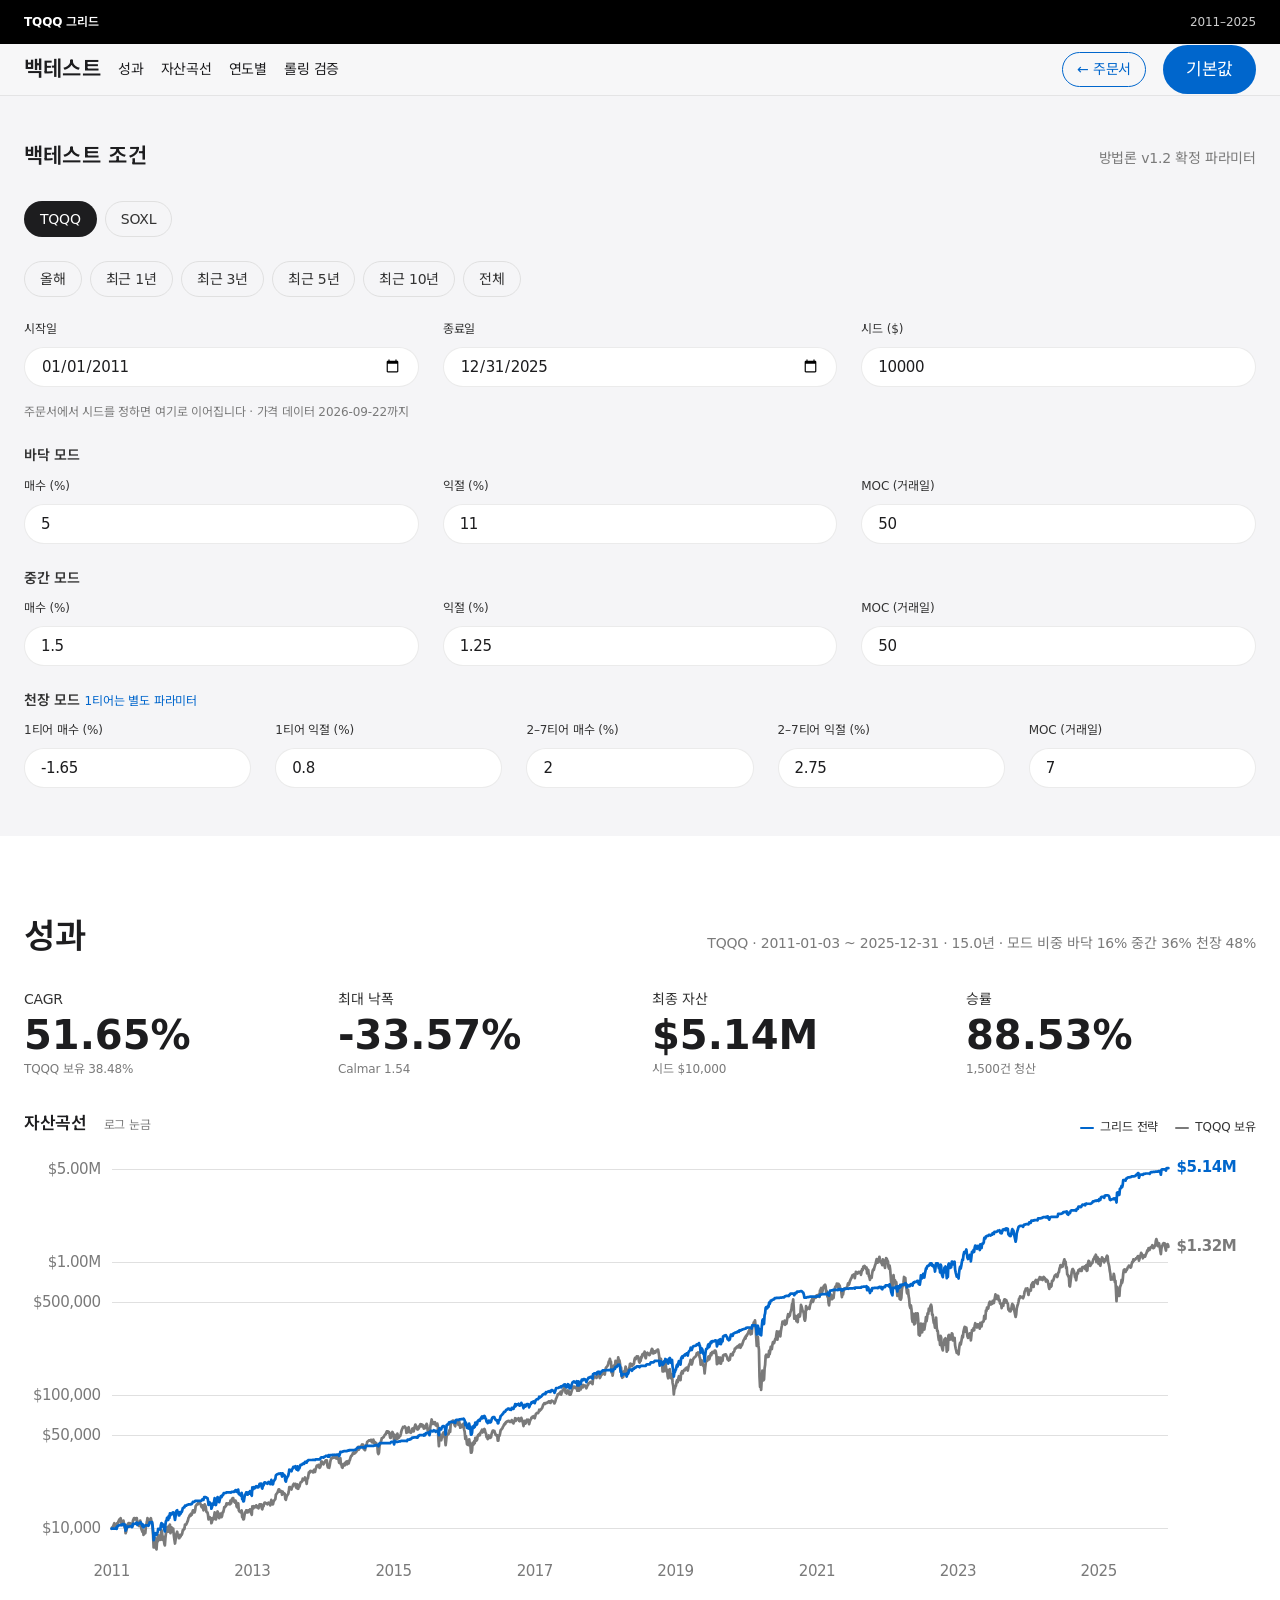
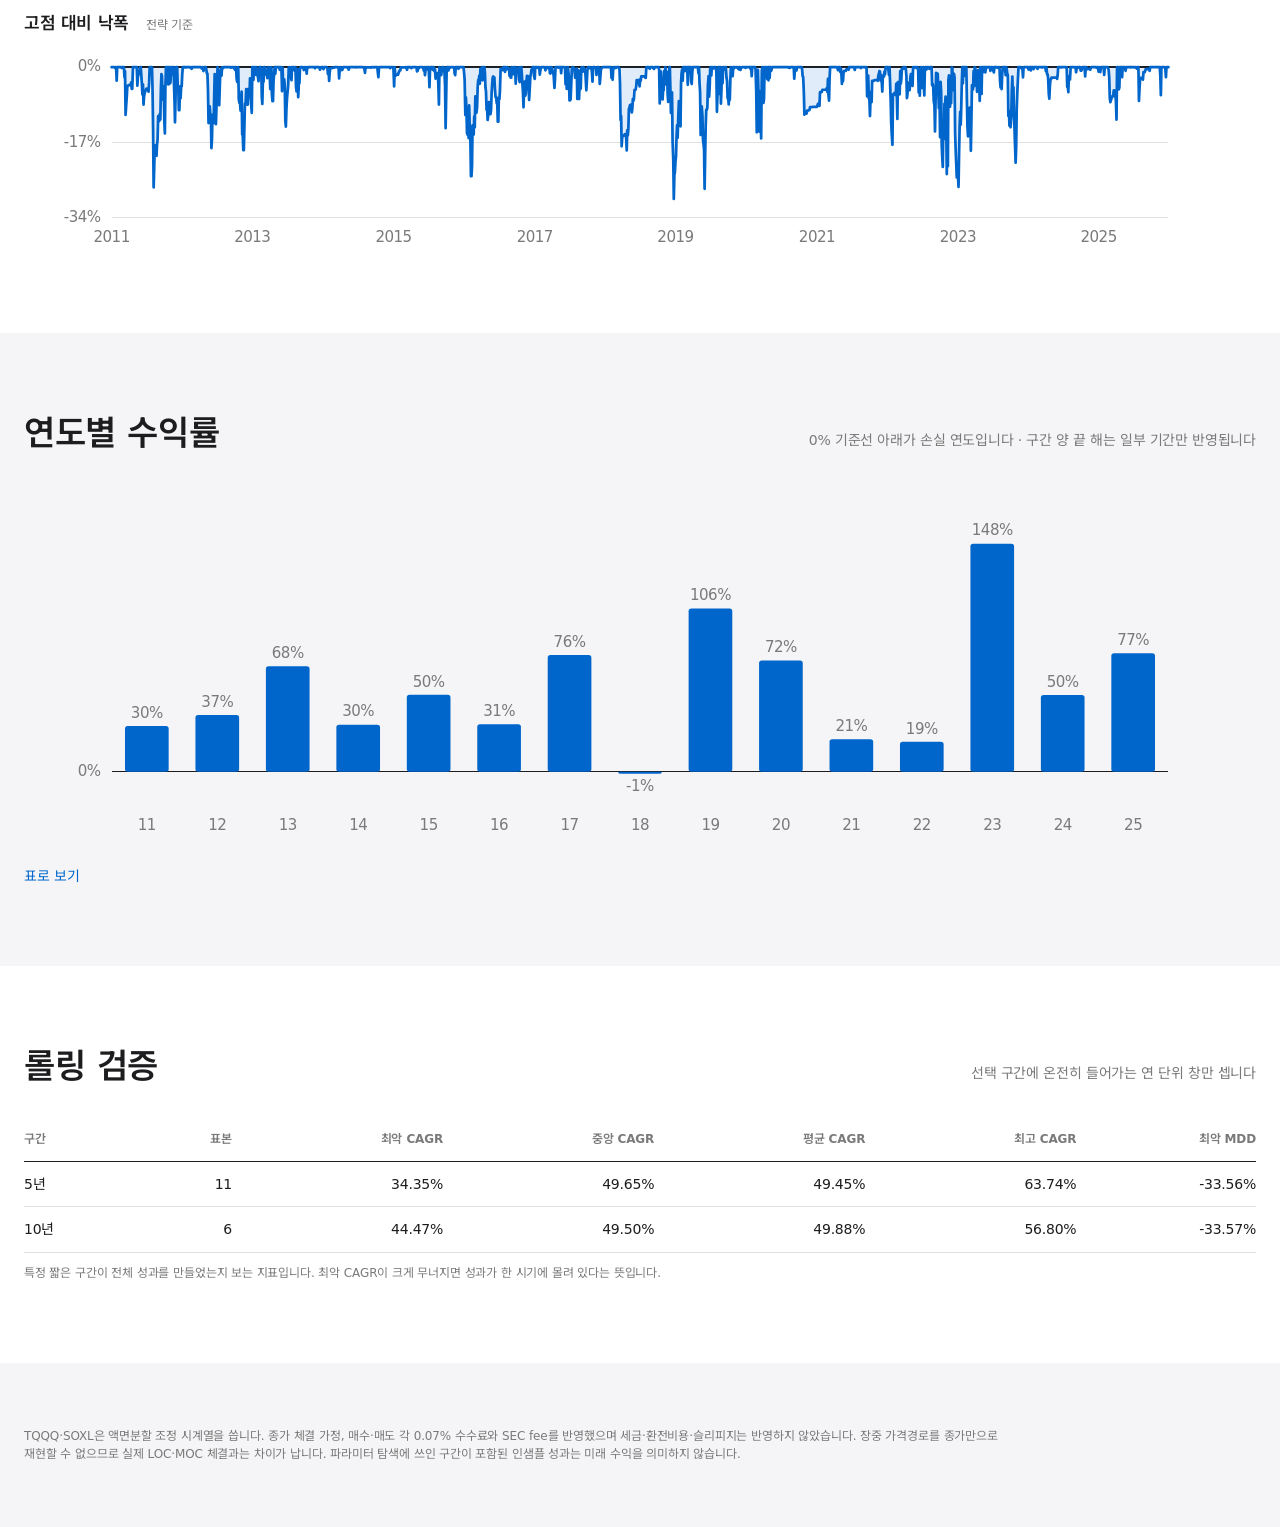
==== backtest.html @ d1d7ec1e "feat(backtest): 종목 선택을 넣고 SOXL 을 추가한다 모드는 QQQ 중심주가로 판정하므로 종목이 달라도 그대로 쓸 수 있다. 같은 페이지에서 TQQQ/SOXL 을 눌" ====
<!doctype html>
<html lang="ko">
<head>
<meta charset="utf-8">
<meta name="viewport" content="width=device-width, initial-scale=1, viewport-fit=cover">
<meta name="description" content="TQQQ·QQQ 중심주가 동적 그리드 전략의 백테스트. 파라미터를 바꾸면 자산곡선과 성과가 즉시 다시 계산됩니다.">
<meta name="color-scheme" content="light">
<title>TQQQ 그리드 백테스트</title>
<link rel="preconnect" href="https://fonts.googleapis.com">
<link rel="preconnect" href="https://fonts.gstatic.com" crossorigin>
<link rel="stylesheet" href="https://fonts.googleapis.com/css2?family=Inter:wght@300;400;600;700&family=Noto+Sans+KR:wght@300;400;600;700&display=swap">
<style>
:root{color-scheme:light;
  padding-top:env(safe-area-inset-top,0px);
  padding-bottom:env(safe-area-inset-bottom,0px)}
html,body{margin:0}
img{max-width:100%}
[hidden]{display:none!important}
</style>
<link rel="stylesheet" href="assets/site.css?v=2">
<style>
/* ── 백테스트 전용 ─────────────────────────────────────────
   차트는 단일 액센트(Action Blue) + 중립 회색만 쓴다.
   두 계열은 "하나를 강조하고 나머지는 회색"이라 카테고리 팔레트가 아니며,
   범례와 직접 라벨로 색 외의 식별 수단을 함께 둔다. */
.statrow{display:grid;gap:var(--s-lg);
  grid-template-columns:repeat(auto-fit,minmax(170px,1fr));margin-bottom:var(--s-xl)}
.stat{display:flex;flex-direction:column;gap:var(--s-xxs)}
.stat dt{font-size:14px;font-weight:400;letter-spacing:-.224px;color:var(--ink-muted-80)}
.stat dd{margin:0;font-family:var(--display);font-size:40px;font-weight:600;
  line-height:1.1;letter-spacing:0}
.stat .sub{font-size:12px;letter-spacing:-.12px;color:var(--ink-muted-48)}
@media (max-width:640px){ .stat dd{font-size:34px} }

.figure{margin:0}
.figcap{display:flex;align-items:baseline;gap:var(--s-md);flex-wrap:wrap;
  margin-bottom:var(--s-sm)}
.figcap h3{margin:0;font-size:17px;font-weight:600;letter-spacing:-.374px}
.figcap .note{font-size:12px;letter-spacing:-.12px;color:var(--ink-muted-48)}
.legend{display:flex;gap:var(--s-md);flex-wrap:wrap;margin-left:auto}
.legend span{display:inline-flex;align-items:center;gap:6px;
  font-size:12px;letter-spacing:-.12px;color:var(--ink-muted-80)}
.legend i{width:14px;height:2px;border-radius:1px;display:inline-block}
.chart{width:100%;display:block;touch-action:pan-y}
.chart text{font-family:var(--text);font-variant-numeric:tabular-nums}
.gridline{stroke:var(--hairline);stroke-width:1;shape-rendering:crispEdges}
.axis-l{fill:var(--ink-muted-48);font-size:11px}
.serie-a{stroke:var(--primary);stroke-width:2;fill:none;
  stroke-linejoin:round;stroke-linecap:round}
.serie-b{stroke:var(--ink-muted-48);stroke-width:2;fill:none;
  stroke-linejoin:round;stroke-linecap:round}
.area-a{fill:var(--primary);fill-opacity:.12}
.bar-a{fill:var(--primary)}
.zero{stroke:var(--ink);stroke-width:1;shape-rendering:crispEdges}
.cross{stroke:var(--ink-muted-48);stroke-width:1;shape-rendering:crispEdges}
.dot-a{fill:var(--primary);stroke:var(--canvas);stroke-width:2}
.dot-b{fill:var(--ink-muted-48);stroke:var(--canvas);stroke-width:2}
.tile-parchment .dot-a,.tile-parchment .dot-b{stroke:var(--canvas-parchment)}
.endlab{font-size:11px;font-weight:600}
.endlab-a{fill:var(--primary)}
.endlab-b{fill:var(--ink-muted-48)}
.tip{position:absolute;pointer-events:none;background:var(--ink);color:var(--on-dark);
  border-radius:var(--r-sm);padding:8px 11px;font-size:12px;line-height:1.45;
  letter-spacing:-.12px;white-space:nowrap;opacity:0;transition:opacity .1s;z-index:20;
  font-variant-numeric:tabular-nums}
.tip.on{opacity:1}
.tip b{font-weight:600}
.plotwrap{position:relative}

.ctl{display:grid;gap:var(--s-md) var(--s-lg);
  grid-template-columns:repeat(auto-fit,minmax(132px,1fr))}
.ctl .field label{font-size:12px;letter-spacing:-.12px}
.ctl .field input,.ctl .field select{height:40px;padding:8px 16px;font-size:15px}
.seg{display:flex;flex-wrap:wrap;gap:var(--s-xs);margin-bottom:var(--s-lg)}
.seg button{appearance:none;background:transparent;border:1px solid var(--hairline);
  color:var(--ink-muted-80);font-family:var(--text);font-size:14px;line-height:1.29;
  letter-spacing:-.224px;border-radius:var(--r-pill);padding:8px 15px;cursor:pointer;
  white-space:nowrap}
.seg button:hover{color:var(--ink)}
.seg button[aria-pressed="true"]{background:var(--ink);color:var(--on-dark);
  border-color:transparent}
.seg button:active{transform:scale(.95)}
.seg button:focus-visible{outline:2px solid var(--primary-focus);outline-offset:2px}
@media (prefers-reduced-motion:reduce){ .seg button:active{transform:none} }
.linknote{margin:var(--s-md) 0 0;font-size:12px;letter-spacing:-.12px;color:var(--ink-muted-48)}
.linknote .link-btn{font-size:12px;margin-left:var(--s-xs)}
.ctlgroup{margin-top:var(--s-lg)}
.ctlgroup > h3{font-size:14px;font-weight:600;letter-spacing:-.224px;
  margin:0 0 var(--s-sm);color:var(--ink-muted-80)}
.dirty{font-size:12px;letter-spacing:-.12px;color:var(--primary)}

.tblnote{margin-top:var(--s-sm);font-size:12px;letter-spacing:-.12px;color:var(--ink-muted-48)}
details.tableview{margin-top:var(--s-lg)}
details.tableview > summary{cursor:pointer;font-size:14px;letter-spacing:-.224px;
  color:var(--primary);list-style:none}
details.tableview > summary::-webkit-details-marker{display:none}
details.tableview > summary:focus-visible{outline:2px solid var(--primary-focus);
  outline-offset:2px;border-radius:var(--r-xs)}
details.tableview[open] > summary{margin-bottom:var(--s-md)}
.loading{padding-block:var(--s-xxl);text-align:center;color:var(--ink-muted-48);
  font-size:17px;letter-spacing:-.374px}
</style>
</head>
<body>

<div class="navstack">
  <nav class="global-nav">
    <span class="mark">TQQQ 그리드</span>
    <span class="spacer"></span>
    <span class="navdate" id="nav-range"></span>
  </nav>
  <div class="sub-nav">
    <span class="cat">백테스트</span>
    <span class="links">
      <a href="#summary">성과</a>
      <a href="#curve">자산곡선</a>
      <a href="#annual">연도별</a>
      <a href="#rolling">롤링 검증</a>
    </span>
    <a class="navswitch" href="index.html">← 주문서</a>
    <button class="btn-primary" id="btn-reset" type="button">기본값</button>
  </div>
</div>

<!-- 조건: 아래 모든 결과를 함께 지배하는 단일 필터 영역 -->
<section class="tile tile-compact tile-parchment" id="controls">
  <div class="inner">
    <div class="sec-head">
      <h2 class="sub">백테스트 조건</h2>
      <span class="meta" id="ctl-state">방법론 v1.2 확정 파라미터</span>
    </div>
    <div class="seg" id="tickers" role="group" aria-label="종목 선택"></div>
    <div class="seg" id="presets" role="group" aria-label="기간 선택"></div>
    <div class="ctl">
      <div class="field"><label for="c-start">시작일</label>
        <input type="date" id="c-start"></div>
      <div class="field"><label for="c-end">종료일</label>
        <input type="date" id="c-end"></div>
      <div class="field"><label for="c-seed">시드 ($)</label>
        <input type="number" id="c-seed" min="1000" step="1000"></div>
    </div>
    <p class="linknote" id="link-note"></p>
    <div class="ctlgroup">
      <h3>바닥 모드</h3>
      <div class="ctl">
        <div class="field"><label for="b-buy">매수 (%)</label>
          <input type="number" id="b-buy" step="0.1"></div>
        <div class="field"><label for="b-tp">익절 (%)</label>
          <input type="number" id="b-tp" step="0.25"></div>
        <div class="field"><label for="b-moc">MOC (거래일)</label>
          <input type="number" id="b-moc" min="1" max="120" step="1"></div>
      </div>
    </div>
    <div class="ctlgroup">
      <h3>중간 모드</h3>
      <div class="ctl">
        <div class="field"><label for="m-buy">매수 (%)</label>
          <input type="number" id="m-buy" step="0.1"></div>
        <div class="field"><label for="m-tp">익절 (%)</label>
          <input type="number" id="m-tp" step="0.25"></div>
        <div class="field"><label for="m-moc">MOC (거래일)</label>
          <input type="number" id="m-moc" min="1" max="120" step="1"></div>
      </div>
    </div>
    <div class="ctlgroup">
      <h3>천장 모드 <span class="dirty" style="font-weight:400">1티어는 별도 파라미터</span></h3>
      <div class="ctl">
        <div class="field"><label for="t-buy1">1티어 매수 (%)</label>
          <input type="number" id="t-buy1" step="0.05"></div>
        <div class="field"><label for="t-tp1">1티어 익절 (%)</label>
          <input type="number" id="t-tp1" step="0.1"></div>
        <div class="field"><label for="t-buy">2–7티어 매수 (%)</label>
          <input type="number" id="t-buy" step="0.1"></div>
        <div class="field"><label for="t-tp">2–7티어 익절 (%)</label>
          <input type="number" id="t-tp" step="0.25"></div>
        <div class="field"><label for="t-moc">MOC (거래일)</label>
          <input type="number" id="t-moc" min="1" max="120" step="1"></div>
      </div>
    </div>
  </div>
</section>

<!-- 성과 요약 + 자산곡선 -->
<section class="tile tile-light" id="summary">
  <div class="inner">
    <div class="sec-head">
      <h2>성과</h2>
      <span class="meta" id="sum-meta"></span>
    </div>
    <p class="loading" id="loading">가격 데이터를 불러오는 중입니다…</p>
    <dl class="statrow" id="stats" hidden></dl>

    <div id="curve" class="figure" hidden>
      <div class="figcap">
        <h3>자산곡선</h3>
        <span class="note">로그 눈금</span>
        <span class="legend">
          <span><i style="background:#0066cc"></i>그리드 전략</span>
          <span><i style="background:#7a7a7a"></i><span id="lg-bh">TQQQ 보유</span></span>
        </span>
      </div>
      <div class="plotwrap">
        <svg class="chart" id="svg-eq" viewBox="0 0 900 320" preserveAspectRatio="none"
             role="img" aria-label="전략과 TQQQ 단순보유의 자산곡선 비교"></svg>
        <div class="tip" id="tip-eq"></div>
      </div>

      <div class="figcap" style="margin-top:var(--s-lg)">
        <h3>고점 대비 낙폭</h3>
        <span class="note">전략 기준</span>
      </div>
      <div class="plotwrap">
        <svg class="chart" id="svg-dd" viewBox="0 0 900 150" preserveAspectRatio="none"
             role="img" aria-label="전략의 고점 대비 낙폭"></svg>
      </div>
    </div>
  </div>
</section>

<!-- 연도별 -->
<section class="tile tile-parchment" id="annual">
  <div class="inner">
    <div class="sec-head">
      <h2>연도별 수익률</h2>
      <span class="meta">0% 기준선 아래가 손실 연도입니다 · 구간 양 끝 해는 일부 기간만 반영됩니다</span>
    </div>
    <div class="plotwrap">
      <svg class="chart" id="svg-yr" viewBox="0 0 900 260" preserveAspectRatio="none"
           role="img" aria-label="연도별 수익률 막대그래프"></svg>
      <div class="tip" id="tip-yr"></div>
    </div>
    <details class="tableview">
      <summary>표로 보기</summary>
      <div class="tblwrap">
        <table>
          <thead><tr><th>연도</th><th>수익률</th><th>연중 MDD</th><th>연말 자산</th></tr></thead>
          <tbody id="yr-body"></tbody>
        </table>
      </div>
    </details>
  </div>
</section>

<!-- 롤링 -->
<section class="tile tile-light" id="rolling">
  <div class="inner">
    <div class="sec-head">
      <h2>롤링 검증</h2>
      <span class="meta">선택 구간에 온전히 들어가는 연 단위 창만 셉니다</span>
    </div>
    <div class="tblwrap">
      <table>
        <thead><tr><th>구간</th><th>표본</th><th>최악 CAGR</th><th>중앙 CAGR</th>
          <th>평균 CAGR</th><th>최고 CAGR</th><th>최악 MDD</th></tr></thead>
        <tbody id="roll-body"></tbody>
      </table>
    </div>
    <p class="tblnote">특정 짧은 구간이 전체 성과를 만들었는지 보는 지표입니다. 최악 CAGR이 크게 무너지면 성과가 한 시기에 몰려 있다는 뜻입니다.</p>
  </div>
</section>

<footer class="footer">
  <div class="inner">
    <p class="legal">
      TQQQ·SOXL은 액면분할 조정 시계열을 씁니다. 종가 체결 가정, 매수·매도 각 0.07% 수수료와 SEC fee를 반영했으며
      세금·환전비용·슬리피지는 반영하지 않았습니다. 장중 가격경로를 종가만으로 재현할 수 없으므로 실제 LOC·MOC
      체결과는 차이가 납니다. 파라미터 탐색에 쓰인 구간이 포함된 인샘플 성과는 미래 수익을 의미하지 않습니다.
    </p>
  </div>
</footer>

<script src="assets/backtest.js"></script>
<script>
(function(){
'use strict';
var B = window.GridBacktest, hist = null, cfgModes = null;
var $ = function(id){ return document.getElementById(id); };

/* 2010 구간은 2011년 첫 주 모드 판정용이라 백테스트 시작은 2011-01-01 이다 */
var MIN_START = '2011-01-01';
var DATA_END = null;                       // history.json 의 마지막 거래일
var PRESETS = [['ytd','올해'],['1','최근 1년'],['3','최근 3년'],
               ['5','최근 5년'],['10','최근 10년'],['all','전체']];
var BASE = { start: MIN_START, end: '2025-12-31', seed: 10000 };

/* 종목별 격자 파라미터. 티어 시드 비중과 매수 제한 규칙(매도날 매수X,
   천장 MOC날 매수 금지)은 두 종목이 같아 엔진 기본값을 그대로 쓴다. */
var TUNED = {
  tqqq: { name:'TQQQ', fitted:true, note:'방법론 v1.2 확정 파라미터',
    b_buy: 5.0,  b_tp: 11.0,  b_moc: 50,
    m_buy: 1.5,  m_tp: 1.25,  m_moc: 50,
    t_buy1: -1.65, t_tp1: 0.8, t_buy: 2.0, t_tp: 2.75, t_moc: 7 },
  soxl: { name:'SOXL', fitted:true, note:'SOXL 입력 파라미터',
    b_buy: 4.0,  b_tp: 4.0,   b_moc: 50,
    m_buy: 2.0,  m_tp: 0.5,   m_moc: 50,
    t_buy1: -0.70, t_tp1: 0.8, t_buy: 2.0, t_tp: 2.5, t_moc: 7 }
};
var TICKERS = ['tqqq','soxl'];
var ticker = 'tqqq';
function defaultsFor(tk){
  var out = {}, k;
  for (k in BASE) out[k] = BASE[k];
  for (k in TUNED[tk]) if (k !== 'name' && k !== 'fitted') out[k] = TUNED[tk][k];
  return out;
}
var DEF = defaultsFor(ticker);
var IDS = ['c-start','c-end','c-seed','b-buy','b-tp','b-moc',
           'm-buy','m-tp','m-moc','t-buy1','t-tp1','t-buy','t-tp','t-moc'];
var KEY = { 'c-start':'start','c-end':'end','c-seed':'seed',
  'b-buy':'b_buy','b-tp':'b_tp','b-moc':'b_moc','m-buy':'m_buy','m-tp':'m_tp','m-moc':'m_moc',
  't-buy1':'t_buy1','t-tp1':'t_tp1','t-buy':'t_buy','t-tp':'t_tp','t-moc':'t_moc' };

var ISO = /^\d{4}-\d{2}-\d{2}$/;
function readForm(){
  var v = {};
  IDS.forEach(function(id){
    var k = KEY[id], raw = $(id).value;
    if (k === 'start' || k === 'end'){ v[k] = ISO.test(raw) ? raw : DEF[k]; return; }
    var n = parseFloat(raw);
    v[k] = (raw === '' || isNaN(n)) ? DEF[k] : n;
  });
  return v;
}
function writeForm(v){ IDS.forEach(function(id){ $(id).value = v[KEY[id]]; }); }
/* 기간과 시드는 바꿔 쓰라고 둔 값이므로 '확정 파라미터' 판정에서 뺀다 */
function isDefault(v){
  return IDS.every(function(id){
    var k = KEY[id];
    if (k === 'start' || k === 'end' || k === 'seed') return true;
    return Math.abs(v[k] - DEF[k]) < 1e-12;
  });
}

/* ── 기간 프리셋 ──────────────────────────────────────────
   기준은 오늘이 아니라 데이터의 마지막 거래일이다. 수집기가 history.json 을
   매 거래일 이어 붙이므로 둘은 사실상 같이 움직인다. */
function backYears(iso, n){
  var d = new Date(Date.UTC(+iso.slice(0,4) - n, +iso.slice(5,7) - 1, +iso.slice(8,10)));
  d.setUTCDate(d.getUTCDate() + 1);                  // N년치가 되도록 하루 뒤
  return d.toISOString().slice(0,10);
}
/* 종목마다 상장일이 다르다 — SOXL 은 2010-03-11 부터다 */
function dataStart(tk){
  if (!hist) return MIN_START;
  var a = hist[tk];
  for (var i = 0; i < a.length; i++) if (a[i] != null) return hist.dates[i];
  return MIN_START;
}
function floorStart(){
  var d = dataStart(ticker);
  return d > MIN_START ? d : MIN_START;
}
function presetRange(key){
  if (!DATA_END) return null;
  var lo = floorStart();
  if (key === 'all') return [lo, DATA_END];
  if (key === 'ytd') return [DATA_END.slice(0,4) + '-01-01', DATA_END];
  var s = backYears(DATA_END, +key);
  return [s < lo ? lo : s, DATA_END];
}
function markTicker(){
  var kids = $('tickers').children;
  for (var i = 0; i < kids.length; i++)
    kids[i].setAttribute('aria-pressed',
      kids[i].getAttribute('data-t') === ticker ? 'true' : 'false');
}
function switchTicker(tk){
  if (tk === ticker) return;
  var cur = readForm();                       // 기간과 시드는 그대로 두고
  ticker = tk; DEF = defaultsFor(tk);         // 격자 파라미터만 바꾼다
  var next = defaultsFor(tk);
  next.start = cur.start; next.end = cur.end; next.seed = cur.seed;
  if (next.start < floorStart()) next.start = floorStart();
  writeForm(next);
  $('c-start').min = floorStart();
  markTicker(); run();
}
function matchedPreset(v){
  var kids = $('presets').children;
  for (var i = 0; i < kids.length; i++){
    var r = presetRange(kids[i].getAttribute('data-k'));
    if (r && r[0] === v.start && r[1] === v.end) return kids[i];
  }
  return null;
}
function markPreset(v){
  var hit = matchedPreset(v), kids = $('presets').children;
  for (var i = 0; i < kids.length; i++)
    kids[i].setAttribute('aria-pressed', kids[i] === hit ? 'true' : 'false');
}
function rangeLabel(v){
  var hit = matchedPreset(v);
  if (hit) return hit.textContent;
  if (v.start.slice(5) === '01-01' && v.end.slice(5) === '12-31')
    return v.start.slice(0,4) + '–' + v.end.slice(0,4);
  return v.start.replace(/-/g,'.') + '–' + v.end.replace(/-/g,'.');
}

/* ── 주문서와의 연결 ──────────────────────────────────────
   주문서(index.html)가 저장해 둔 시드를 그대로 물려받는다. 쿼리스트링이
   있으면 그쪽이 우선이며, 여기서 바꾼 값은 주문서로 되돌려 쓰지 않는다. */
function bookSeed(){
  try{
    var raw = localStorage.getItem('tqqq-grid-book');
    if (raw){ var d = JSON.parse(raw); if (d && +d.seed > 0) return +d.seed; }
  }catch(e){}
  return null;
}
function readQuery(){
  var out = {}, q = (location.search || '').replace(/^\?/, '');
  q.split('&').forEach(function(kv){
    if (!kv) return;
    var p = kv.split('=');
    out[decodeURIComponent(p[0])] = decodeURIComponent((p[1] || '').replace(/\+/g,' '));
  });
  return out;
}
function writeQuery(v){
  if (!history.replaceState) return;
  history.replaceState(null, '',
    location.pathname + '?t=' + ticker + '&seed=' + v.seed +
    '&start=' + v.start + '&end=' + v.end + (location.hash || ''));
}
function linkNote(v){
  var book = bookSeed(), tail = ' · 가격 데이터 ' + (DATA_END || '—') + '까지';
  if (book == null)
    $('link-note').textContent = '주문서에서 시드를 정하면 여기로 이어집니다' + tail;
  else if (Math.abs(book - v.seed) < 1e-9)
    $('link-note').textContent = '주문서 시드 ' + moneyFull(v.seed) + ' 사용 중' + tail;
  else {
    $('link-note').innerHTML = '시드를 직접 지정했습니다' + esc(tail) +
      '<button type="button" class="link-btn" id="use-book">주문서 시드 ' +
      esc(moneyFull(book)) + ' 사용</button>';
    $('use-book').addEventListener('click', function(){
      $('c-seed').value = book; run();
    });
  }
}
function toParams(v){
  var w = B.DEFAULT_PARAMS;
  return {
    bottom:{ buy:v.b_buy/100, tp:v.b_tp/100, moc:Math.round(v.b_moc), w:w.bottom.w },
    middle:{ buy:v.m_buy/100, tp:v.m_tp/100, moc:Math.round(v.m_moc), w:w.middle.w },
    top:{ buy:v.t_buy/100, tp:v.t_tp/100, moc:Math.round(v.t_moc), w:w.top.w,
          buy1:v.t_buy1/100, tp1:v.t_tp1/100 }
  };
}

/* ── 포맷 ────────────────────────────────────────────────── */
function pc(x,d){ d=(d==null?2:d); return (x>=0?'+':'−')+Math.abs(x*100).toFixed(d)+'%'; }
function pcRaw(x,d){ d=(d==null?2:d); return (x*100).toFixed(d)+'%'; }
function money(x){
  if (x >= 1e6) return '$'+(x/1e6).toFixed(2)+'M';
  if (x >= 1e3) return '$'+Math.round(x).toLocaleString('en-US');
  return '$'+x.toFixed(0);
}
function moneyFull(x){ return '$'+Math.round(x).toLocaleString('en-US'); }
function esc(s){ return String(s).replace(/[&<>"]/g,function(c){
  return ({'&':'&amp;','<':'&lt;','>':'&gt;','"':'&quot;'})[c]; }); }

/* ── SVG 헬퍼 ────────────────────────────────────────────── */
var NS='http://www.w3.org/2000/svg';
function el(tag,attrs,text){
  var n=document.createElementNS(NS,tag);
  for(var k in attrs) if(attrs[k]!=null) n.setAttribute(k,attrs[k]);
  if(text!=null) n.textContent=text;
  return n;
}
function clear(svg){ while(svg.firstChild) svg.removeChild(svg.firstChild); }
function niceLogTicks(lo,hi){
  /* 1~2년 구간에서는 10배 간격 눈금이 한두 개밖에 남지 않는다.
     폭이 좁으면 선형 간격의 '깔끔한 수'로 바꿔 5개 안팎을 유지한다. */
  if(hi/lo<4){
    var raw=(hi-lo)/4, mag=Math.pow(10,Math.floor(Math.log10(raw))), nm=raw/mag;
    var step=mag*(nm<=1?1:nm<=2?2:nm<=2.5?2.5:nm<=5?5:10);
    var ticks=[], v=Math.ceil(lo/step)*step;
    for(; v<=hi+1e-9 && ticks.length<9; v+=step) ticks.push(Math.round(v*1e6)/1e6);
    if(ticks.length>=2) return ticks;
  }
  var out=[], e=Math.floor(Math.log10(lo));
  for(; Math.pow(10,e)<=hi*10; e++){
    [1,2,5].forEach(function(m){
      var v=m*Math.pow(10,e);
      if(v>=lo&&v<=hi) out.push(v);
    });
  }
  if(out.length>7){ out=out.filter(function(v){
    var m=v/Math.pow(10,Math.floor(Math.log10(v)));
    return Math.abs(m-1)<1e-9 || Math.abs(m-5)<1e-9; }); }
  if(out.length>7){ out=out.filter(function(v){
    var m=v/Math.pow(10,Math.floor(Math.log10(v)));
    return Math.abs(m-1)<1e-9; }); }
  return out;
}

/* 구간이 3년 이상이면 연도, 그보다 짧으면 월 눈금을 쓴다 */
function axisTicks(dates){
  var n=dates.length, yrs={}, i;
  for(i=0;i<n;i++) yrs[dates[i].slice(0,4)]=1;
  var span=Object.keys(yrs).length, out=[], seen={};
  for(i=0;i<n;i++){
    var key = span>=3 ? dates[i].slice(0,4) : dates[i].slice(0,7);
    if(seen[key]) continue;
    seen[key]=1;
    var lab = span>=3 ? key
            : span===1 ? (+dates[i].slice(5,7))+'월'
            : dates[i].slice(2,4)+'.'+(+dates[i].slice(5,7));
    out.push([i,lab]);
  }
  return out;
}

/* ── 자산곡선 + 낙폭 ─────────────────────────────────────── */
var W=900, PADL=64, PADR=64, PADT=14;
var state = null;

function drawCurve(r, m, bh){
  var svg=$('svg-eq'), H=320, PADB=26, h=H-PADT-PADB;
  clear(svg);
  var n=r.dates.length, i;
  var lo=Infinity, hi=-Infinity;
  for(i=0;i<n;i++){
    if(r.equity[i]<lo) lo=r.equity[i]; if(r.equity[i]>hi) hi=r.equity[i];
    if(bh[i]<lo) lo=bh[i]; if(bh[i]>hi) hi=bh[i];
  }
  lo=Math.max(lo,1);
  var L=Math.log10(lo), Hh=Math.log10(hi), span=(Hh-L)||1;
  var X=function(i){ return PADL+(W-PADL-PADR)*(n<2?0:i/(n-1)); };
  var Y=function(v){ return PADT+h-(Math.log10(Math.max(v,1))-L)/span*h; };

  niceLogTicks(lo,hi).forEach(function(v){
    var y=Y(v);
    svg.appendChild(el('line',{x1:PADL,x2:W-PADR,y1:y,y2:y,'class':'gridline'}));
    svg.appendChild(el('text',{x:PADL-8,y:y+3,'class':'axis-l','text-anchor':'end'},money(v)));
  });
  var ticks=axisTicks(r.dates);
  var stepY=Math.ceil(ticks.length/8);
  ticks.forEach(function(t,k){
    if(k%stepY) return;
    svg.appendChild(el('text',{x:X(t[0]),y:H-8,'class':'axis-l','text-anchor':'middle'},t[1]));
  });

  function path(arr){
    var d='', step=Math.max(1,Math.floor(n/1400));
    for(i=0;i<n;i+=step) d+=(i?'L':'M')+X(i).toFixed(1)+' '+Y(arr[i]).toFixed(1);
    if((n-1)%step) d+='L'+X(n-1).toFixed(1)+' '+Y(arr[n-1]).toFixed(1);
    return d;
  }
  svg.appendChild(el('path',{d:path(bh),'class':'serie-b'}));
  svg.appendChild(el('path',{d:path(r.equity),'class':'serie-a'}));

  // 끝점 직접 라벨
  var ya=Y(r.equity[n-1]), yb=Y(bh[n-1]);
  if(Math.abs(ya-yb)<11) yb = ya<yb ? ya+11 : ya-11;
  svg.appendChild(el('text',{x:W-PADR+6,y:ya+3,'class':'endlab endlab-a'},money(r.equity[n-1])));
  svg.appendChild(el('text',{x:W-PADR+6,y:yb+3,'class':'endlab endlab-b'},money(bh[n-1])));

  // 낙폭
  var sd=$('svg-dd'), H2=150, PADB2=26, h2=H2-PADT-PADB2;
  clear(sd);
  var worst=m.mdd||-0.01;
  var Y2=function(v){ return PADT+(v/worst)*h2; };
  [0,worst/2,worst].forEach(function(v){
    var y=Y2(v);
    sd.appendChild(el('line',{x1:PADL,x2:W-PADR,y1:y,y2:y,'class':v===0?'zero':'gridline'}));
    sd.appendChild(el('text',{x:PADL-8,y:y+3,'class':'axis-l','text-anchor':'end'},(v*100).toFixed(0)+'%'));
  });
  var dd=m.dd, dstep=Math.max(1,Math.floor(n/1400)), da='M'+X(0)+' '+Y2(0);
  for(i=0;i<n;i+=dstep) da+='L'+X(i).toFixed(1)+' '+Y2(dd[i]).toFixed(1);
  da+='L'+X(n-1).toFixed(1)+' '+Y2(dd[n-1]).toFixed(1);
  sd.appendChild(el('path',{d:da+'L'+X(n-1)+' '+Y2(0)+'Z','class':'area-a'}));
  sd.appendChild(el('path',{d:da,'class':'serie-a'}));
  ticks.forEach(function(t,k){
    if(k%stepY) return;
    sd.appendChild(el('text',{x:X(t[0]),y:H2-8,'class':'axis-l','text-anchor':'middle'},t[1]));
  });

  state = { r:r, m:m, bh:bh, n:n, X:X, Y:Y, Y2:Y2, H:H, H2:H2, PADB:PADB };
}

/* 크로스헤어 — 자산곡선과 낙폭을 함께 움직인다 */
function hookCrosshair(){
  var eq=$('svg-eq'), dd=$('svg-dd'), tip=$('tip-eq');
  var layer=null, layer2=null;
  function idxFrom(ev, svg){
    var box=svg.getBoundingClientRect();
    var cx=(ev.touches?ev.touches[0].clientX:ev.clientX)-box.left;
    var vx=cx/box.width*W;
    var s=state, frac=(vx-PADL)/(W-PADL-PADR);
    return Math.max(0,Math.min(s.n-1,Math.round(frac*(s.n-1))));
  }
  function show(ev, svg){
    if(!state) return;
    var s=state, i=idxFrom(ev,svg);
    if(layer) layer.remove(); if(layer2) layer2.remove();
    layer=el('g',{}); layer2=el('g',{});
    var x=s.X(i);
    layer.appendChild(el('line',{x1:x,x2:x,y1:PADT,y2:s.H-s.PADB,'class':'cross'}));
    layer.appendChild(el('circle',{cx:x,cy:s.Y(s.bh[i]),r:4,'class':'dot-b'}));
    layer.appendChild(el('circle',{cx:x,cy:s.Y(s.r.equity[i]),r:4,'class':'dot-a'}));
    layer2.appendChild(el('line',{x1:x,x2:x,y1:PADT,y2:s.H2-26,'class':'cross'}));
    layer2.appendChild(el('circle',{cx:x,cy:s.Y2(s.m.dd[i]),r:4,'class':'dot-a'}));
    eq.appendChild(layer); dd.appendChild(layer2);

    tip.innerHTML='<b>'+s.r.dates[i]+'</b><br>전략 '+moneyFull(s.r.equity[i])+
      '<br>보유 '+moneyFull(s.bh[i])+'<br>낙폭 '+pcRaw(s.m.dd[i],1);
    tip.classList.add('on');
    var box=eq.getBoundingClientRect(), px=x/W*box.width;
    var wrapW=eq.parentNode.clientWidth;
    tip.style.left=Math.min(Math.max(px+12,4),wrapW-tip.offsetWidth-4)+'px';
    tip.style.top='8px';
  }
  function hide(){
    if(layer){ layer.remove(); layer=null; }
    if(layer2){ layer2.remove(); layer2=null; }
    $('tip-eq').classList.remove('on');
  }
  [eq,dd].forEach(function(svg){
    svg.addEventListener('mousemove',function(e){ show(e,svg); });
    svg.addEventListener('mouseleave',hide);
    svg.addEventListener('touchstart',function(e){ show(e,svg); },{passive:true});
    svg.addEventListener('touchmove',function(e){ show(e,svg); },{passive:true});
    svg.addEventListener('touchend',hide);
  });
}

/* ── 연도별 막대 ─────────────────────────────────────────── */
function drawAnnual(rows){
  var svg=$('svg-yr'), H=260, PADB=30, PT=22, h=H-PT-PADB;
  clear(svg);
  var lo=0, hi=0;
  rows.forEach(function(o){ if(o.ret<lo) lo=o.ret; if(o.ret>hi) hi=o.ret; });
  var pad=(hi-lo)*0.12 || 0.1; hi+=pad; lo-=pad;
  var Y=function(v){ return PT+h-(v-lo)/(hi-lo)*h; };
  var n=rows.length, bw=(W-PADL-PADR)/n, bar=Math.min(bw*0.62,44);
  var y0=Y(0);
  svg.appendChild(el('line',{x1:PADL,x2:W-PADR,y1:y0,y2:y0,'class':'zero'}));
  svg.appendChild(el('text',{x:PADL-8,y:y0+3,'class':'axis-l','text-anchor':'end'},'0%'));

  rows.forEach(function(o,i){
    var cx=PADL+bw*(i+0.5), y=Y(o.ret);
    var top=Math.min(y,y0), hh=Math.max(Math.abs(y-y0),1.5);
    svg.appendChild(el('rect',{x:cx-bar/2,y:top,width:bar,height:hh,rx:2,'class':'bar-a',
      'data-i':i}));
    svg.appendChild(el('text',{x:cx,y:o.ret>=0?top-6:top+hh+13,'class':'axis-l',
      'text-anchor':'middle'},(o.ret*100).toFixed(0)+'%'));
    svg.appendChild(el('text',{x:cx,y:H-9,'class':'axis-l','text-anchor':'middle'},
      o.year.slice(2)));
  });

  var tip=$('tip-yr');
  svg.onmousemove=function(ev){
    var box=svg.getBoundingClientRect();
    var vx=(ev.clientX-box.left)/box.width*W;
    var i=Math.floor((vx-PADL)/bw);
    if(i<0||i>=n){ tip.classList.remove('on'); return; }
    var o=rows[i];
    tip.innerHTML='<b>'+o.year+'</b><br>수익률 '+pc(o.ret)+'<br>연중 MDD '+pcRaw(o.mdd,1)+
      '<br>연말 '+moneyFull(o.last);
    tip.classList.add('on');
    var px=(PADL+bw*(i+0.5))/W*box.width;
    tip.style.left=Math.min(Math.max(px+12,4),svg.parentNode.clientWidth-tip.offsetWidth-4)+'px';
    tip.style.top='4px';
  };
  svg.onmouseleave=function(){ tip.classList.remove('on'); };

  var tb=$('yr-body'); tb.innerHTML='';
  rows.forEach(function(o){
    tb.insertAdjacentHTML('beforeend','<tr><td>'+esc(o.year)+'</td>'+
      '<td class="n">'+pc(o.ret)+'</td><td class="n">'+pcRaw(o.mdd,2)+'</td>'+
      '<td class="n">'+moneyFull(o.last)+'</td></tr>');
  });
}

/* ── 실행 ────────────────────────────────────────────────── */
function stat(label,val,sub){
  return '<div class="stat"><dt>'+esc(label)+'</dt><dd>'+esc(val)+'</dd>'+
         (sub?'<span class="sub">'+esc(sub)+'</span>':'')+'</div>';
}
function run(){
  if(!hist) return;
  var v=readForm();
  // 상장 전 구간에는 값이 없다 — 직접 입력해도 종목 데이터 범위 안으로 당긴다
  if(v.start<floorStart()){ v.start=floorStart(); $('c-start').value=v.start; }
  if(v.end<v.start){ v.end=v.start; $('c-end').value=v.end; }
  var cfg={ start:v.start, end:v.end, seed:v.seed,
            params:toParams(v), modes:cfgModes };
  var px={ dates:hist.dates, tqqq:hist[ticker], qqq:hist.qqq };
  var r=B.backtest(px,cfg);
  if(!r){ $('loading').textContent='선택한 구간에 데이터가 없습니다.'; return; }
  var m=B.metrics(r), bh=B.buyHold(r), tname=TUNED[ticker].name;
  var bhCagr=Math.pow(bh[bh.length-1]/bh[0],1/m.years)-1;

  $('loading').hidden=true; $('stats').hidden=false; $('curve').hidden=false;
  $('stats').innerHTML=
    stat('CAGR', pcRaw(m.cagr), tname+' 보유 '+pcRaw(bhCagr))+
    stat('최대 낙폭', pcRaw(m.mdd), 'Calmar '+(m.calmar?m.calmar.toFixed(2):'—'))+
    stat('최종 자산', money(m.final), '시드 '+moneyFull(r.seed0))+
    stat('승률', pcRaw(m.winrate), m.trades.toLocaleString('en-US')+'건 청산');

  var md=r.modeDays, tot=md.bottom+md.middle+md.top||1;
  $('lg-bh').textContent=tname+' 보유';
  $('sum-meta').textContent=tname+' · '+r.dates[0]+' ~ '+r.dates[r.dates.length-1]+' · '+
    m.years.toFixed(1)+'년 · 모드 비중 바닥 '+(md.bottom/tot*100).toFixed(0)+
    '% 중간 '+(md.middle/tot*100).toFixed(0)+'% 천장 '+(md.top/tot*100).toFixed(0)+'%';
  $('nav-range').textContent=rangeLabel(v);
  markPreset(v); linkNote(v); writeQuery(v);
  $('ctl-state').textContent = isDefault(v) ? TUNED[ticker].note
    : tname+' 기준 파라미터에서 변경됨';
  $('ctl-state').className='meta'+(isDefault(v)?'':' dirty');

  drawCurve(r,m,bh);
  drawAnnual(B.annual(r));

  var tb=$('roll-body'); tb.innerHTML='';
  var y0=+v.start.slice(0,4)+(v.start.slice(5)==='01-01'?0:1);
  var y1=+v.end.slice(0,4)-(v.end.slice(5)==='12-31'?0:1);
  [5,10].forEach(function(win){
    var rr=(y1>=y0) ? B.rolling(px,win,{ seed:v.seed, params:cfg.params, modes:cfgModes,
      start:y0+'-01-01', end:y1+'-12-31' }) : [];
    rr=rr.filter(function(x){ return x.start>=y0 && x.start+win-1<=y1; });
    if(!rr.length){ tb.insertAdjacentHTML('beforeend',
      '<tr><td>'+win+'년</td><td class="n">0</td><td colspan="5" class="n">구간이 부족합니다</td></tr>');
      return; }
    var cs=rr.map(function(x){return x.cagr;}).sort(function(a,b){return a-b;});
    var mid=cs.length%2?cs[(cs.length-1)/2]:(cs[cs.length/2-1]+cs[cs.length/2])/2;
    var avg=cs.reduce(function(a,b){return a+b;},0)/cs.length;
    var wm=Math.min.apply(null,rr.map(function(x){return x.mdd;}));
    tb.insertAdjacentHTML('beforeend','<tr><td>'+win+'년</td>'+
      '<td class="n">'+rr.length+'</td>'+
      '<td class="n">'+pcRaw(cs[0])+'</td><td class="n">'+pcRaw(mid)+'</td>'+
      '<td class="n">'+pcRaw(avg)+'</td><td class="n">'+pcRaw(cs[cs.length-1])+'</td>'+
      '<td class="n">'+pcRaw(wm)+'</td></tr>');
  });
}

var t=null;
function schedule(){ if(t) clearTimeout(t); t=setTimeout(run,180); }
IDS.forEach(function(id){ $(id).addEventListener('input',schedule); });
$('btn-reset').addEventListener('click',function(){
  var b=bookSeed();
  writeForm(DEF);
  if(DATA_END && DEF.end>DATA_END) $('c-end').value=DATA_END;
  if(b!=null) $('c-seed').value=b;          // 주문서와의 연결은 유지한다
  run();
});

TICKERS.forEach(function(tk){
  var b=document.createElement('button');
  b.type='button'; b.textContent=TUNED[tk].name;
  b.setAttribute('data-t',tk); b.setAttribute('aria-pressed',tk===ticker?'true':'false');
  b.addEventListener('click',function(){ switchTicker(tk); });
  $('tickers').appendChild(b);
});

PRESETS.forEach(function(p){
  var b=document.createElement('button');
  b.type='button'; b.textContent=p[1];
  b.setAttribute('data-k',p[0]); b.setAttribute('aria-pressed','false');
  b.addEventListener('click',function(){
    var r=presetRange(p[0]); if(!r) return;
    $('c-start').value=r[0]; $('c-end').value=r[1]; run();
  });
  $('presets').appendChild(b);
});

writeForm(DEF);
hookCrosshair();
fetch('data/history.json',{cache:'no-cache'})
  .then(function(r){ if(!r.ok) throw new Error(r.status); return r.json(); })
  .then(function(d){
    hist=d; cfgModes=B.assignModes(hist);
    DATA_END=hist.dates[hist.dates.length-1];
    ['c-start','c-end'].forEach(function(id){ $(id).max=DATA_END; });

    // 종목 → 주문서 시드 → 쿼리스트링 순으로 물려받는다
    var book=bookSeed(), q=readQuery();
    if(q.t&&TUNED[q.t]){ ticker=q.t; DEF=defaultsFor(ticker); writeForm(DEF); markTicker(); }
    ['c-start','c-end'].forEach(function(id){ $(id).min=floorStart(); });
    if(book!=null) $('c-seed').value=book;
    if(+q.seed>0) $('c-seed').value=+q.seed;
    if(ISO.test(q.start||'')) $('c-start').value=q.start;
    if(ISO.test(q.end||'')) $('c-end').value=q.end;
    if($('c-end').value>DATA_END) $('c-end').value=DATA_END;
    if($('c-start').value<floorStart()) $('c-start').value=floorStart();
    run();
  })
  .catch(function(){
    $('loading').textContent='가격 데이터를 불러오지 못했습니다. 잠시 후 새로고침해 주세요.';
  });

var rt=null;
window.addEventListener('resize',function(){ if(rt) clearTimeout(rt); rt=setTimeout(run,220); });
})();
</script>
</body>
</html>
---- assets/site.css ----
/* ────────────────────────────────────────────────────────────
   Apple-design-analysis (DESIGN-apple.md) 토큰
   단일 액센트 Action Blue · 그림자 없음 · 그라디언트 없음
   weight ladder 300 / 400 / 600 / 700 (500 사용 금지)
   ──────────────────────────────────────────────────────────── */
:root{
  /* brand & accent */
  --primary:#0066cc;
  --primary-focus:#0071e3;
  --primary-on-dark:#2997ff;
  /* surface */
  --canvas:#ffffff;
  --canvas-parchment:#f5f5f7;
  --surface-pearl:#fafafc;
  --surface-tile-1:#272729;
  --surface-tile-2:#2a2a2c;
  --surface-tile-3:#252527;
  --surface-black:#000000;
  /* text */
  --ink:#1d1d1f;
  --on-dark:#ffffff;
  --body-muted:#cccccc;
  --ink-muted-80:#333333;
  --ink-muted-48:#7a7a7a;
  /* lines */
  --divider-soft:#f0f0f0;
  --hairline:#e0e0e0;
  --hairline-soft:rgba(0,0,0,.08);
  /* radius */
  --r-none:0px; --r-xs:5px; --r-sm:8px; --r-md:11px; --r-lg:18px; --r-pill:9999px;
  /* spacing */
  --s-xxs:4px; --s-xs:8px; --s-sm:12px; --s-md:17px; --s-lg:24px;
  --s-xl:32px; --s-xxl:48px; --s-section:80px;
  /* type */
  --display:-apple-system,BlinkMacSystemFont,'SF Pro Display',system-ui,'Inter','Noto Sans KR','Apple SD Gothic Neo','Malgun Gothic',sans-serif;
  --text:-apple-system,BlinkMacSystemFont,'SF Pro Text',system-ui,'Inter','Noto Sans KR','Apple SD Gothic Neo','Malgun Gothic',sans-serif;
}
*{box-sizing:border-box}
body{
  background:var(--canvas);
  color:var(--ink);
  font-family:var(--text);
  font-size:17px; font-weight:400; line-height:1.47; letter-spacing:-.374px;
  -webkit-font-smoothing:antialiased;
}
h1,h2,h3,p,dl,dd{margin:0}
.num{font-variant-numeric:tabular-nums;font-feature-settings:"tnum" 1}

/* ── type scale ───────────────────────────────────────────── */
.t-dlg{font-family:var(--display);font-size:40px;font-weight:600;line-height:1.1;letter-spacing:0}
.t-dmd{font-family:var(--text);font-size:34px;font-weight:600;line-height:1.47;letter-spacing:-.374px}
.t-lead{font-family:var(--display);font-size:28px;font-weight:400;line-height:1.14;letter-spacing:.196px}
.t-tag{font-family:var(--display);font-size:21px;font-weight:600;line-height:1.19;letter-spacing:.231px}
.t-body-s{font-size:17px;font-weight:600;line-height:1.24;letter-spacing:-.374px}
.t-cap{font-size:14px;font-weight:400;line-height:1.43;letter-spacing:-.224px}
.t-cap-s{font-size:14px;font-weight:600;line-height:1.29;letter-spacing:-.224px}
.t-fine{font-size:12px;font-weight:400;line-height:1.3;letter-spacing:-.12px}
.muted{color:var(--ink-muted-80)}
.muted-48{color:var(--ink-muted-48)}

/* ── nav ──────────────────────────────────────────────────── */
.navstack{position:sticky;top:env(safe-area-inset-top,0px);z-index:40}
.global-nav{background:var(--surface-black);color:var(--on-dark);height:44px;
  display:flex;align-items:center;gap:20px;padding-inline:24px;
  font-size:12px;font-weight:400;line-height:1;letter-spacing:-.12px}
.global-nav .mark{font-weight:600}
.global-nav .spacer{flex:1}
.global-nav .navdate{font-variant-numeric:tabular-nums;color:var(--body-muted)}
.sub-nav{height:52px;display:flex;align-items:center;gap:var(--s-md);
  padding-inline:24px;
  background:rgba(245,245,247,.8);
  -webkit-backdrop-filter:saturate(180%) blur(20px);
  backdrop-filter:saturate(180%) blur(20px);
  border-bottom:1px solid var(--hairline-soft)}
.sub-nav .cat{font-family:var(--display);font-size:21px;font-weight:600;letter-spacing:.231px;
  white-space:nowrap}
.sub-nav .links{display:flex;gap:var(--s-md);flex:1;min-width:0;overflow:hidden}
.sub-nav .links a{font-size:14px;font-weight:400;letter-spacing:-.224px;
  color:var(--ink);text-decoration:none;white-space:nowrap}
.sub-nav .links a:hover{color:var(--primary)}
/* 페이지 이동 버튼 — .links 는 좁은 화면에서 숨으므로 그 바깥에 둔다 */
.sub-nav .navswitch{margin-left:auto;display:inline-flex;align-items:center;
  font-family:var(--text);font-size:14px;font-weight:400;line-height:1.29;
  letter-spacing:-.224px;color:var(--primary);text-decoration:none;white-space:nowrap;
  border:1px solid var(--primary);border-radius:var(--r-pill);padding:7px 14px}
.sub-nav .navswitch:hover{background:var(--primary);color:#ffffff}
.sub-nav .navswitch:active{transform:scale(.95)}
.sub-nav .navswitch:focus-visible{outline:2px solid var(--primary-focus);outline-offset:2px}
@media (max-width:833px){
  .sub-nav .links{display:none}
  .sub-nav{gap:var(--s-sm)}
  .sub-nav .btn-primary{margin-left:auto}
}

/* ── buttons (Action Blue only) ───────────────────────────── */
.btn-primary{appearance:none;border:1px solid transparent;
  background:var(--primary);color:#ffffff;
  font-family:var(--text);font-size:17px;font-weight:400;line-height:1.47;letter-spacing:-.374px;
  border-radius:var(--r-pill);padding:11px 22px;cursor:pointer;white-space:nowrap}
.btn-ghost{appearance:none;background:transparent;color:var(--primary);
  border:1px solid var(--primary);
  font-family:var(--text);font-size:17px;font-weight:400;line-height:1.47;letter-spacing:-.374px;
  border-radius:var(--r-pill);padding:11px 22px;cursor:pointer;white-space:nowrap}
.btn-utility{appearance:none;background:var(--ink);color:var(--on-dark);border:1px solid transparent;
  font-family:var(--text);font-size:14px;font-weight:400;line-height:1.29;letter-spacing:-.224px;
  border-radius:var(--r-sm);padding:8px 15px;cursor:pointer;white-space:nowrap}
.btn-primary:active,.btn-ghost:active,.btn-utility:active,.link-btn:active{transform:scale(.95)}
.btn-primary:focus-visible,.btn-ghost:focus-visible,.btn-utility:focus-visible,
.link-btn:focus-visible,input:focus-visible,select:focus-visible{
  outline:2px solid var(--primary-focus);outline-offset:2px}
.btn-primary:hover,.btn-utility:hover{opacity:.88}
.link-btn{appearance:none;background:none;border:none;padding:0;cursor:pointer;
  font-family:var(--text);font-size:14px;font-weight:400;letter-spacing:-.224px;color:var(--primary)}

/* ── tiles ────────────────────────────────────────────────── */
.tile{padding-block:var(--s-section);border-radius:var(--r-none)}
.tile-light{background:var(--canvas);color:var(--ink)}
.tile-parchment{background:var(--canvas-parchment);color:var(--ink)}
.tile-dark{background:var(--surface-tile-1);color:var(--on-dark)}
.tile-dark-3{background:var(--surface-tile-3);color:var(--on-dark)}
.inner{max-width:1440px;margin:0 auto;padding-inline:24px}
.inner-narrow{max-width:980px;margin:0 auto;padding-inline:24px}
@media (max-width:735px){
  .tile{padding-block:var(--s-xxl)}
  .inner,.inner-narrow{padding-inline:16px}
  .global-nav,.sub-nav{padding-inline:16px}
}

/* ── 매매 모드 블록 (축소판) ──────────────────────────────── */
.tile-compact{padding-block:var(--s-xxl)}
@media (max-width:735px){ .tile-compact{padding-block:var(--s-xl)} }
.moderow{display:flex;flex-wrap:wrap;align-items:flex-start;gap:var(--s-lg) var(--s-xxl)}
.moderow .modeside{min-width:180px}
.moderow .modeword{font-family:var(--display);font-size:40px;font-weight:600;
  line-height:1.1;letter-spacing:0}
.moderow .devline{font-size:17px;font-weight:400;line-height:1.47;letter-spacing:-.374px;
  margin-top:var(--s-xxs)}
.moderow .facts{display:flex;flex-wrap:wrap;gap:var(--s-md) var(--s-xl);flex:1;min-width:0}
.moderow .facts div{display:flex;flex-direction:column;gap:var(--s-xxs);min-width:118px}
.moderow .facts dt{font-size:12px;font-weight:400;letter-spacing:-.12px}
.moderow .facts dd{font-size:17px;font-weight:600;letter-spacing:-.374px}
.on-dark-muted{color:var(--body-muted)}
.tile-dark .sec-head .meta,.tile-dark-3 .sec-head .meta{color:var(--body-muted)}
.tile-dark th,.tile-dark-3 th{color:var(--body-muted);border-bottom-color:var(--on-dark)}
.tile-dark td,.tile-dark-3 td{border-bottom-color:rgba(255,255,255,.18)}
@media (max-width:640px){ .moderow .modeword{font-size:34px} }

/* ── section heads ────────────────────────────────────────── */
.sec-head{display:flex;align-items:baseline;gap:var(--s-md);flex-wrap:wrap;
  margin-bottom:var(--s-xl)}
.sec-head h2{font-family:var(--text);font-size:34px;font-weight:600;line-height:1.2;letter-spacing:-.374px}
.sec-head h2.sub{font-family:var(--display);font-size:21px;line-height:1.19;letter-spacing:.231px}
.sec-head .meta{margin-left:auto;font-size:14px;letter-spacing:-.224px;color:var(--ink-muted-48)}
@media (max-width:640px){ .sec-head h2{font-size:28px} .sec-head .meta{margin-left:0} }

/* ── order cards ──────────────────────────────────────────── */
.orders{display:grid;gap:var(--s-lg);grid-template-columns:repeat(auto-fit,minmax(340px,1fr))}
@media (max-width:640px){ .orders{grid-template-columns:1fr} }
.ocard{border-radius:var(--r-lg);padding:var(--s-lg);display:flex;flex-direction:column;gap:var(--s-sm)}
.ocard-light{background:var(--canvas);border:1px solid var(--hairline)}
.ocard-parchment{background:var(--canvas-parchment);border:1px solid var(--hairline)}
.ocard-dark{background:var(--surface-tile-1);border:1px solid var(--surface-tile-1);color:var(--on-dark)}
.ocard .kicker{display:flex;align-items:center;gap:var(--s-xs);flex-wrap:wrap}
.ocard .tagword{font-size:14px;font-weight:600;letter-spacing:-.224px}
.ocard .ordtype{font-size:12px;font-weight:400;letter-spacing:-.12px;
  border:1px solid currentColor;border-radius:var(--r-xs);padding:1px 6px;opacity:.72}
.ocard .price{font-family:var(--display);font-size:40px;font-weight:600;line-height:1.1;
  letter-spacing:0;font-variant-numeric:tabular-nums}
.ocard .price .unit{font-family:var(--text);font-size:17px;font-weight:400;
  letter-spacing:-.374px;margin-left:var(--s-xs);opacity:.7}
.ocard .qtyline{font-size:17px;font-weight:400;letter-spacing:-.374px;font-variant-numeric:tabular-nums}
.ocard .why{font-size:14px;font-weight:400;line-height:1.43;letter-spacing:-.224px;
  color:var(--ink-muted-80);font-variant-numeric:tabular-nums}
.ocard-dark .why{color:var(--body-muted)}
.ocard-dark .ordtype{opacity:.8}
.ocard .why em{font-style:normal;color:var(--ink)}
.ocard-dark .why em{color:var(--on-dark)}
.ocard.full{grid-column:1/-1}
.ocard.halt{align-items:flex-start}
.ocard.halt .price{font-family:var(--text);font-size:28px;letter-spacing:-.374px;color:var(--ink-muted-48)}

/* ── inputs (search-input grammar) ────────────────────────── */
.formgrid{display:grid;gap:var(--s-lg);grid-template-columns:repeat(auto-fit,minmax(200px,1fr))}
.field{display:flex;flex-direction:column;gap:var(--s-xs);min-width:0}
.field label{font-size:14px;font-weight:400;letter-spacing:-.224px;color:var(--ink-muted-80)}
.field input,.field select{
  width:100%;height:44px;background:var(--canvas);color:var(--ink);
  border:1px solid var(--hairline-soft);border-radius:var(--r-pill);
  padding:12px 20px;font-family:var(--text);font-size:17px;font-weight:400;letter-spacing:-.374px;
  font-variant-numeric:tabular-nums}
.field select{padding-right:14px}
.field input:focus,.field select:focus{outline:2px solid var(--primary-focus);outline-offset:1px}

/* ── tables ───────────────────────────────────────────────── */
.tblwrap{overflow-x:auto;-webkit-overflow-scrolling:touch}
table{border-collapse:collapse;width:100%;font-size:14px;letter-spacing:-.224px}
th,td{padding:var(--s-sm) var(--s-md);text-align:right;white-space:nowrap;
  border-bottom:1px solid var(--hairline)}
th{font-size:12px;font-weight:600;letter-spacing:-.12px;color:var(--ink-muted-48);
  text-transform:uppercase;border-bottom:1px solid var(--ink)}
th:first-child,td:first-child{text-align:left;padding-left:0}
th:last-child,td:last-child{padding-right:0}
tbody tr:last-child td{border-bottom:1px solid var(--hairline)}
td.n{font-variant-numeric:tabular-nums}
td .tierlabel{font-weight:600}
.due-mark{font-weight:600}
.empty{padding-block:var(--s-xxl);text-align:center;color:var(--ink-muted-48);
  font-size:17px;letter-spacing:-.374px}

/* ── 모바일: 포지션 표를 카드로 전환 ─────────────────────── */
@media (max-width:640px){
  .postable thead{display:none}
  .postable tbody tr{
    display:grid;grid-template-columns:repeat(2,minmax(0,1fr));
    gap:var(--s-sm) var(--s-md);
    border:1px solid var(--hairline);border-radius:var(--r-lg);
    padding:var(--s-md);margin-bottom:var(--s-sm)}
  .postable td{display:flex;flex-direction:column;gap:2px;
    border:none;padding:0;text-align:left;white-space:nowrap;min-width:0}
  .postable td::before{content:attr(data-l);
    font-size:12px;font-weight:400;line-height:1.3;letter-spacing:-.12px;
    color:var(--ink-muted-48)}
  .postable td.act{grid-column:1/-1;flex-direction:row;justify-content:flex-end}
  .postable td.act::before{content:none}
  .postable tbody tr:last-child td{border:none}
  .postable .link-btn{min-height:44px;display:inline-flex;align-items:center;
    padding-inline:var(--s-sm)}
  /* 티어 비중표: 좁은 화면에서 폭 줄이기 */
  .wtable th,.wtable td{padding:var(--s-xs) var(--s-xs);font-size:13px}
  .wtable th:first-child,.wtable td:first-child{padding-left:0}
  .orders{gap:var(--s-md)}
}

/* ── 티어 비중 강조 (색 추가 없이 굵기와 링으로) ───────────── */
.wrow-on td{font-weight:600}
.wcell{display:inline-block;border:1px solid currentColor;border-radius:var(--r-xs);
  padding:1px 7px;margin:-1px -7px}

/* ── footer ───────────────────────────────────────────────── */
.footer{background:var(--canvas-parchment);color:var(--ink-muted-48);padding-block:64px}
.footer .legal{font-size:12px;line-height:1.5;letter-spacing:-.12px;max-width:980px}

/* ── toast ────────────────────────────────────────────────── */
.toast{position:fixed;left:50%;transform:translateX(-50%);
  bottom:calc(24px + env(safe-area-inset-bottom,0px));
  background:var(--ink);color:var(--on-dark);padding:11px 22px;border-radius:var(--r-pill);
  font-size:14px;letter-spacing:-.224px;opacity:0;pointer-events:none;transition:opacity .18s;z-index:60}
.toast.on{opacity:1}
@media (prefers-reduced-motion:reduce){*{transition:none!important}
  .btn-primary:active,.btn-ghost:active,.btn-utility:active,.link-btn:active{transform:none}
  .sub-nav .navswitch:active{transform:none}}
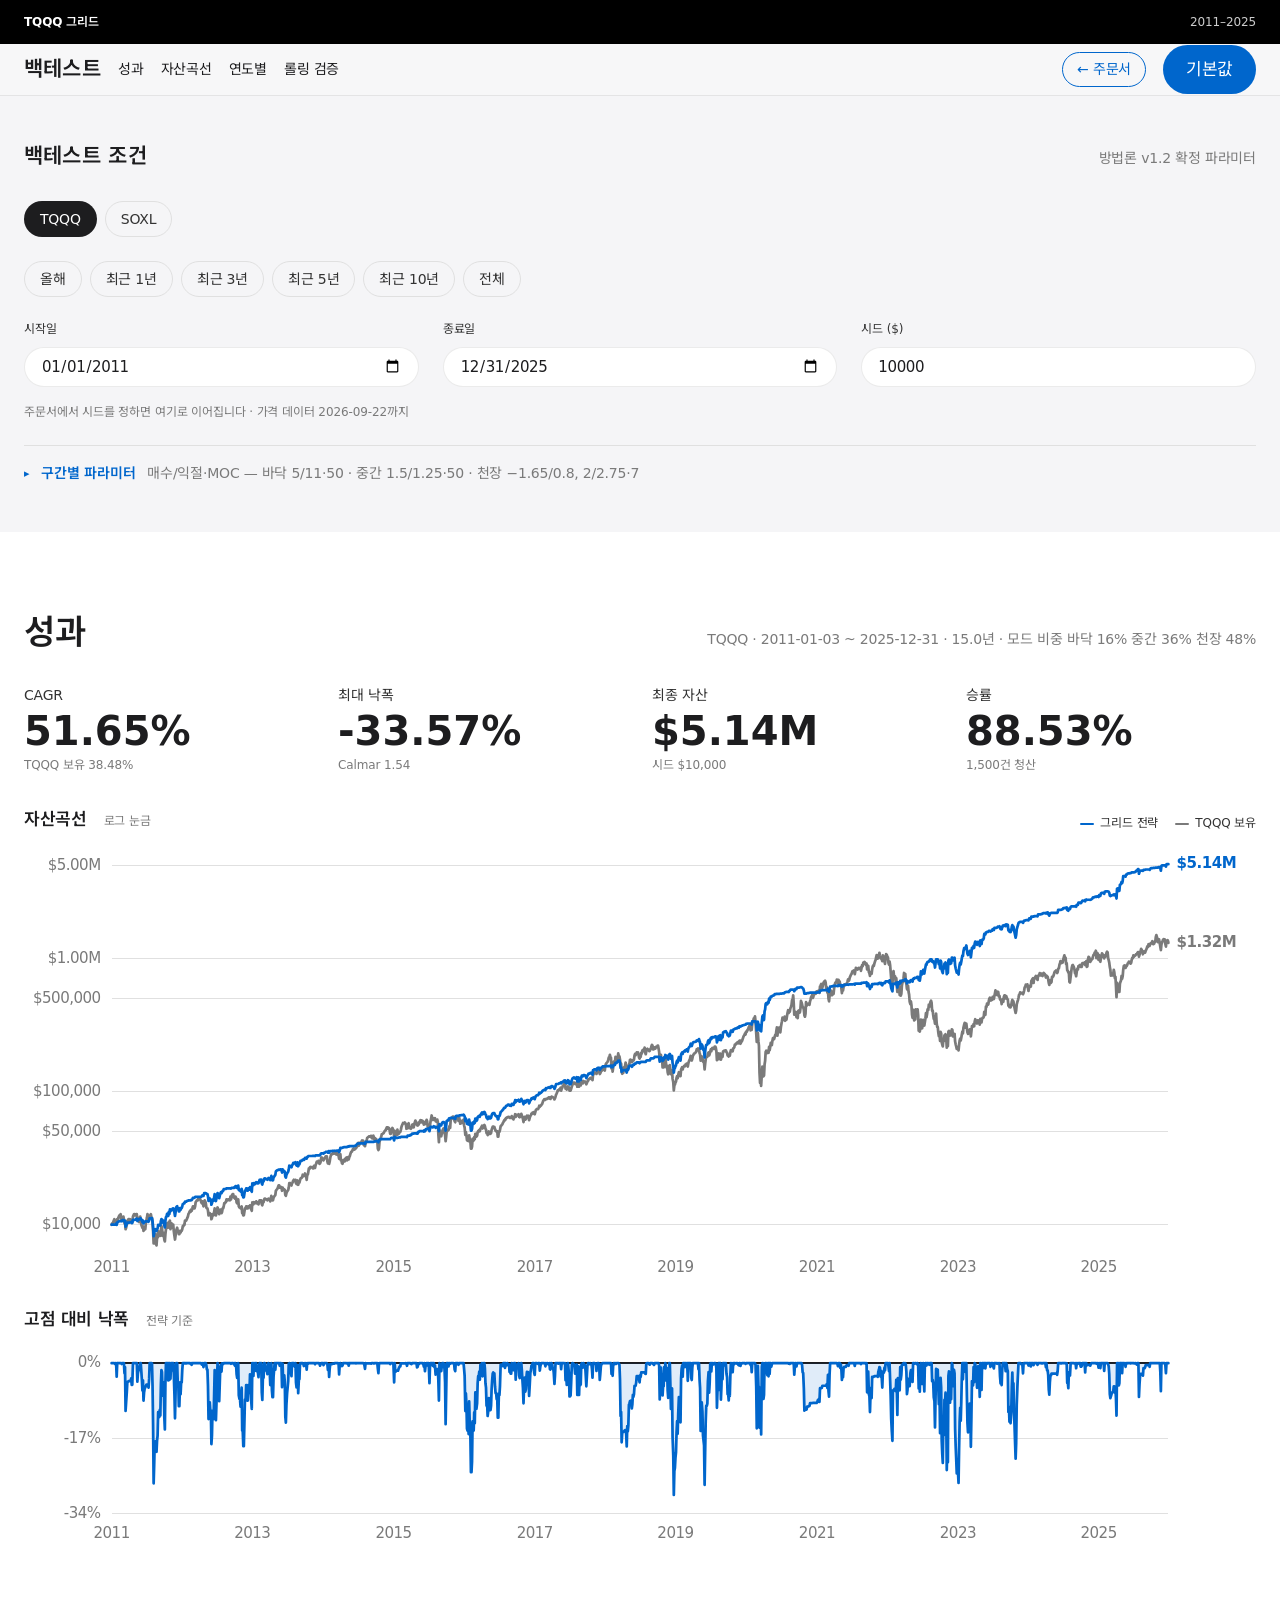
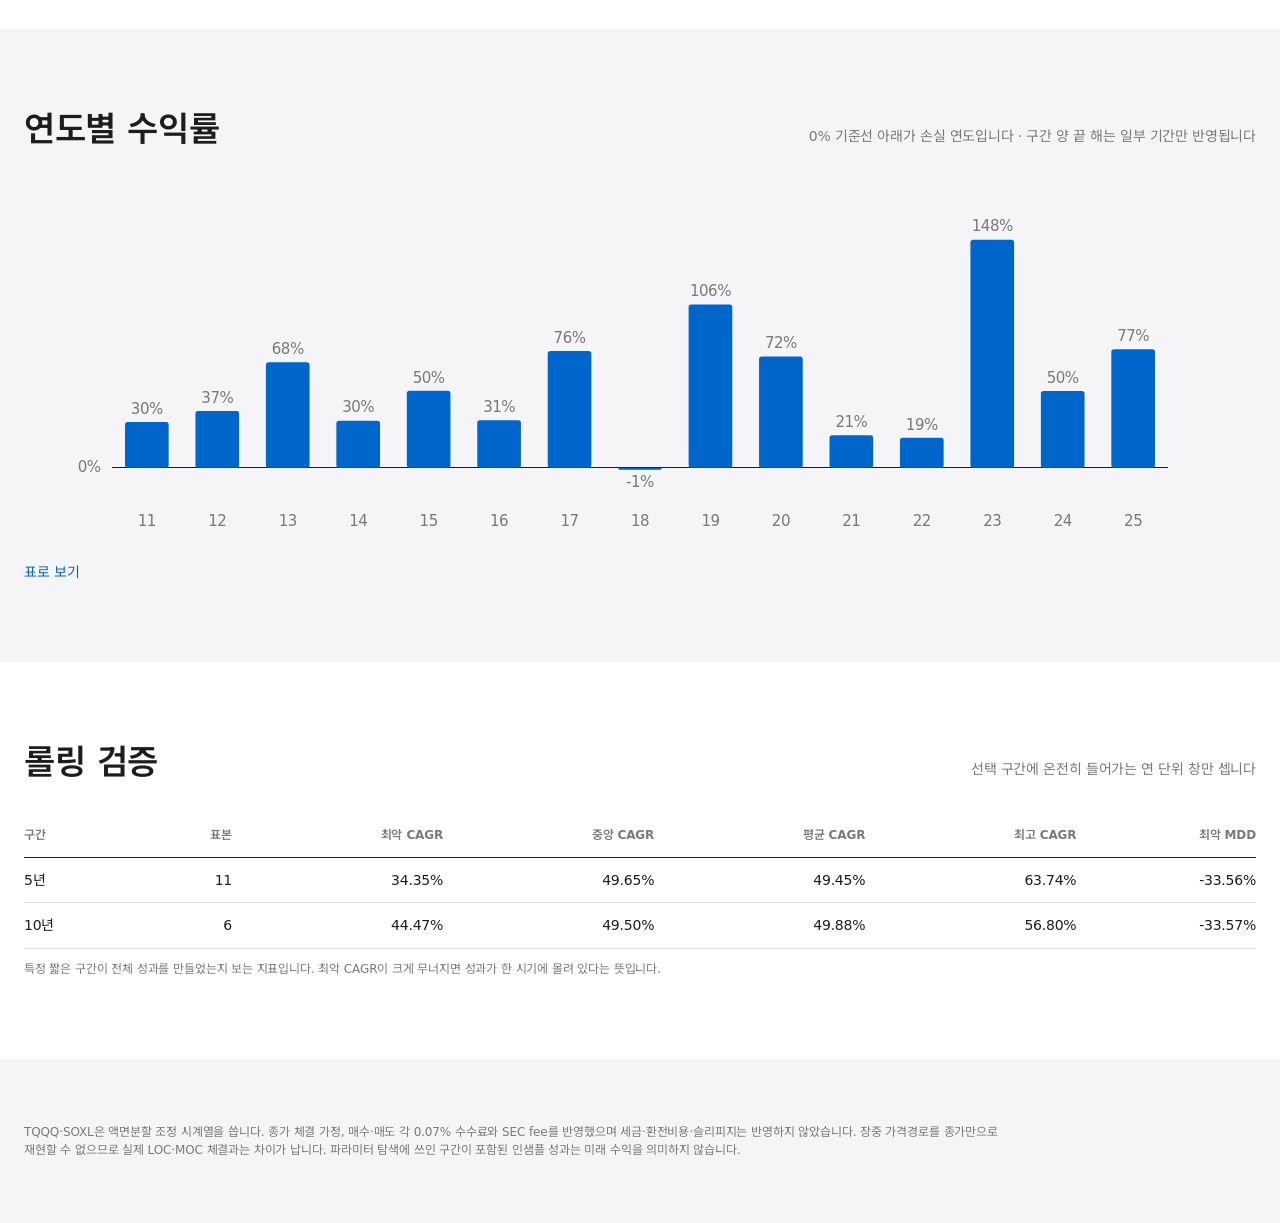
==== commit 038e646d: "feat(backtest): 구간별 파라미터를 접어 둔다 종목과 기간은 자주 바꾸지만 격자 파라미터는 거의 건드리지 않는데, 세 모드 입력이 조건 영역의 대부분을 차지해 성과가 화" ====
--- a/backtest.html
+++ b/backtest.html
@@ -89,6 +89,24 @@
   margin:0 0 var(--s-sm);color:var(--ink-muted-80)}
 .dirty{font-size:12px;letter-spacing:-.12px;color:var(--primary)}
 
+/* 구간별 파라미터 — 평소엔 접어 두고 값만 요약해 보여준다 */
+details.foldgroup{margin-top:var(--s-lg);border-top:1px solid var(--hairline);
+  padding-top:var(--s-md)}
+details.foldgroup > summary{cursor:pointer;list-style:none;display:flex;
+  align-items:baseline;gap:var(--s-sm);flex-wrap:wrap;
+  font-size:14px;font-weight:600;letter-spacing:-.224px;color:var(--primary)}
+details.foldgroup > summary::-webkit-details-marker{display:none}
+details.foldgroup > summary::before{content:'▸';font-size:11px;font-weight:400;
+  line-height:1;transform:translateY(-1px)}
+details.foldgroup[open] > summary::before{content:'▾'}
+details.foldgroup > summary:focus-visible{outline:2px solid var(--primary-focus);
+  outline-offset:2px;border-radius:var(--r-xs)}
+details.foldgroup > summary .vals{font-weight:400;color:var(--ink-muted-48);
+  font-variant-numeric:tabular-nums}
+details.foldgroup > summary:hover .vals{color:var(--ink-muted-80)}
+details.foldgroup[open] > summary{margin-bottom:var(--s-xs)}
+details.foldgroup .ctlgroup:first-of-type{margin-top:var(--s-md)}
+
 .tblnote{margin-top:var(--s-sm);font-size:12px;letter-spacing:-.12px;color:var(--ink-muted-48)}
 details.tableview{margin-top:var(--s-lg)}
 details.tableview > summary{cursor:pointer;font-size:14px;letter-spacing:-.224px;
@@ -140,6 +158,8 @@
         <input type="number" id="c-seed" min="1000" step="1000"></div>
     </div>
     <p class="linknote" id="link-note"></p>
+    <details class="foldgroup" id="params">
+      <summary>구간별 파라미터<span class="vals" id="params-sum"></span></summary>
     <div class="ctlgroup">
       <h3>바닥 모드</h3>
       <div class="ctl">
@@ -177,6 +197,7 @@
           <input type="number" id="t-moc" min="1" max="120" step="1"></div>
       </div>
     </div>
+    </details>
   </div>
 </section>
 
@@ -446,6 +467,14 @@
   };
 }
 
+/* 접은 채로도 값을 읽을 수 있게 요약한다 */
+function nz(x){ return String(Math.round(x*1000)/1000).replace('-','−'); }
+function paramSummary(v){
+  return '매수/익절·MOC — 바닥 '+nz(v.b_buy)+'/'+nz(v.b_tp)+'·'+nz(v.b_moc)+
+         ' · 중간 '+nz(v.m_buy)+'/'+nz(v.m_tp)+'·'+nz(v.m_moc)+
+         ' · 천장 '+nz(v.t_buy1)+'/'+nz(v.t_tp1)+', '+nz(v.t_buy)+'/'+nz(v.t_tp)+'·'+nz(v.t_moc);
+}
+
 /* ── 포맷 ────────────────────────────────────────────────── */
 function pc(x,d){ d=(d==null?2:d); return (x>=0?'+':'−')+Math.abs(x*100).toFixed(d)+'%'; }
 function pcRaw(x,d){ d=(d==null?2:d); return (x*100).toFixed(d)+'%'; }
@@ -708,6 +737,7 @@
   $('ctl-state').textContent = isDefault(v) ? TUNED[ticker].note
     : tname+' 기준 파라미터에서 변경됨';
   $('ctl-state').className='meta'+(isDefault(v)?'':' dirty');
+  $('params-sum').textContent=paramSummary(v);
 
   drawCurve(r,m,bh);
   drawAnnual(B.annual(r));
@@ -745,6 +775,12 @@
   run();
 });
 
+/* 접힘 상태는 사람마다 취향이 갈리므로 마지막 상태를 기억한다 */
+try{ if(localStorage.getItem('tqqq-grid-params-open')==='1') $('params').open=true; }catch(e){}
+$('params').addEventListener('toggle',function(){
+  try{ localStorage.setItem('tqqq-grid-params-open', this.open?'1':'0'); }catch(e){}
+});
+
 TICKERS.forEach(function(tk){
   var b=document.createElement('button');
   b.type='button'; b.textContent=TUNED[tk].name;
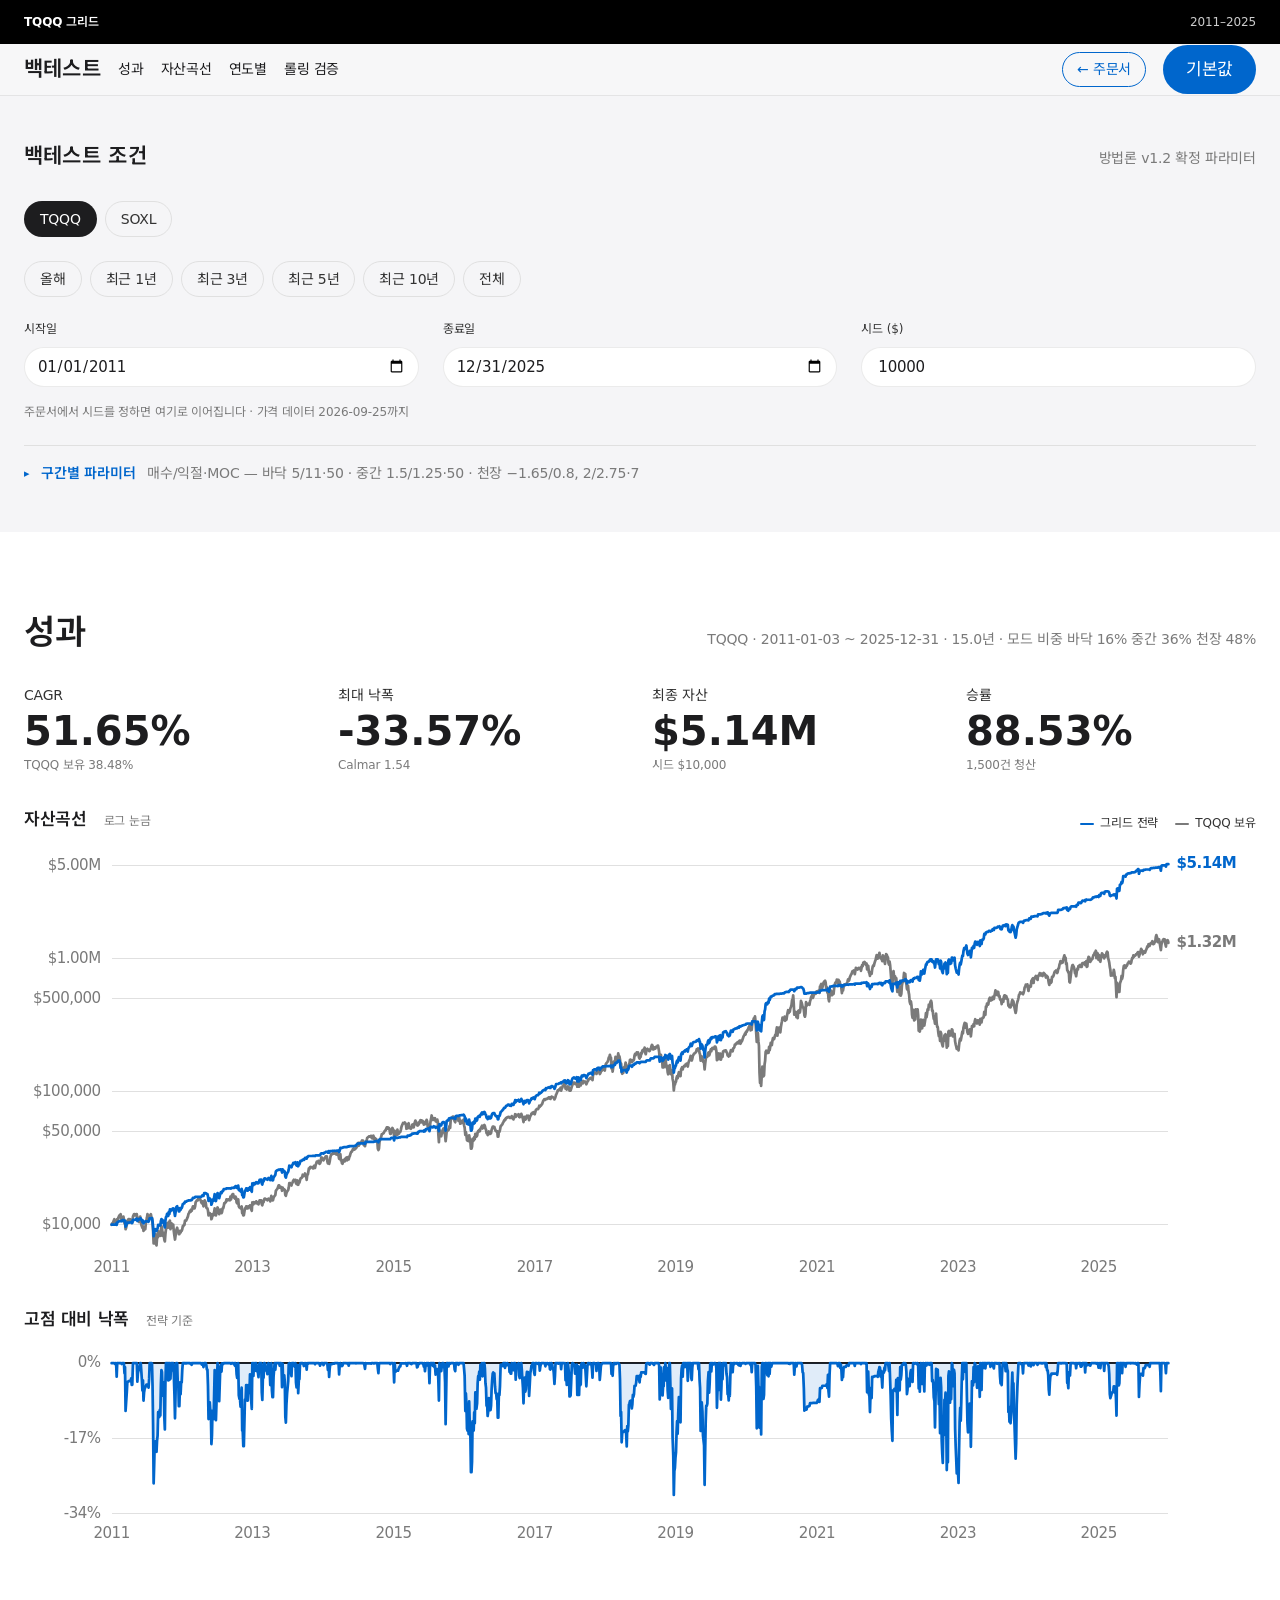
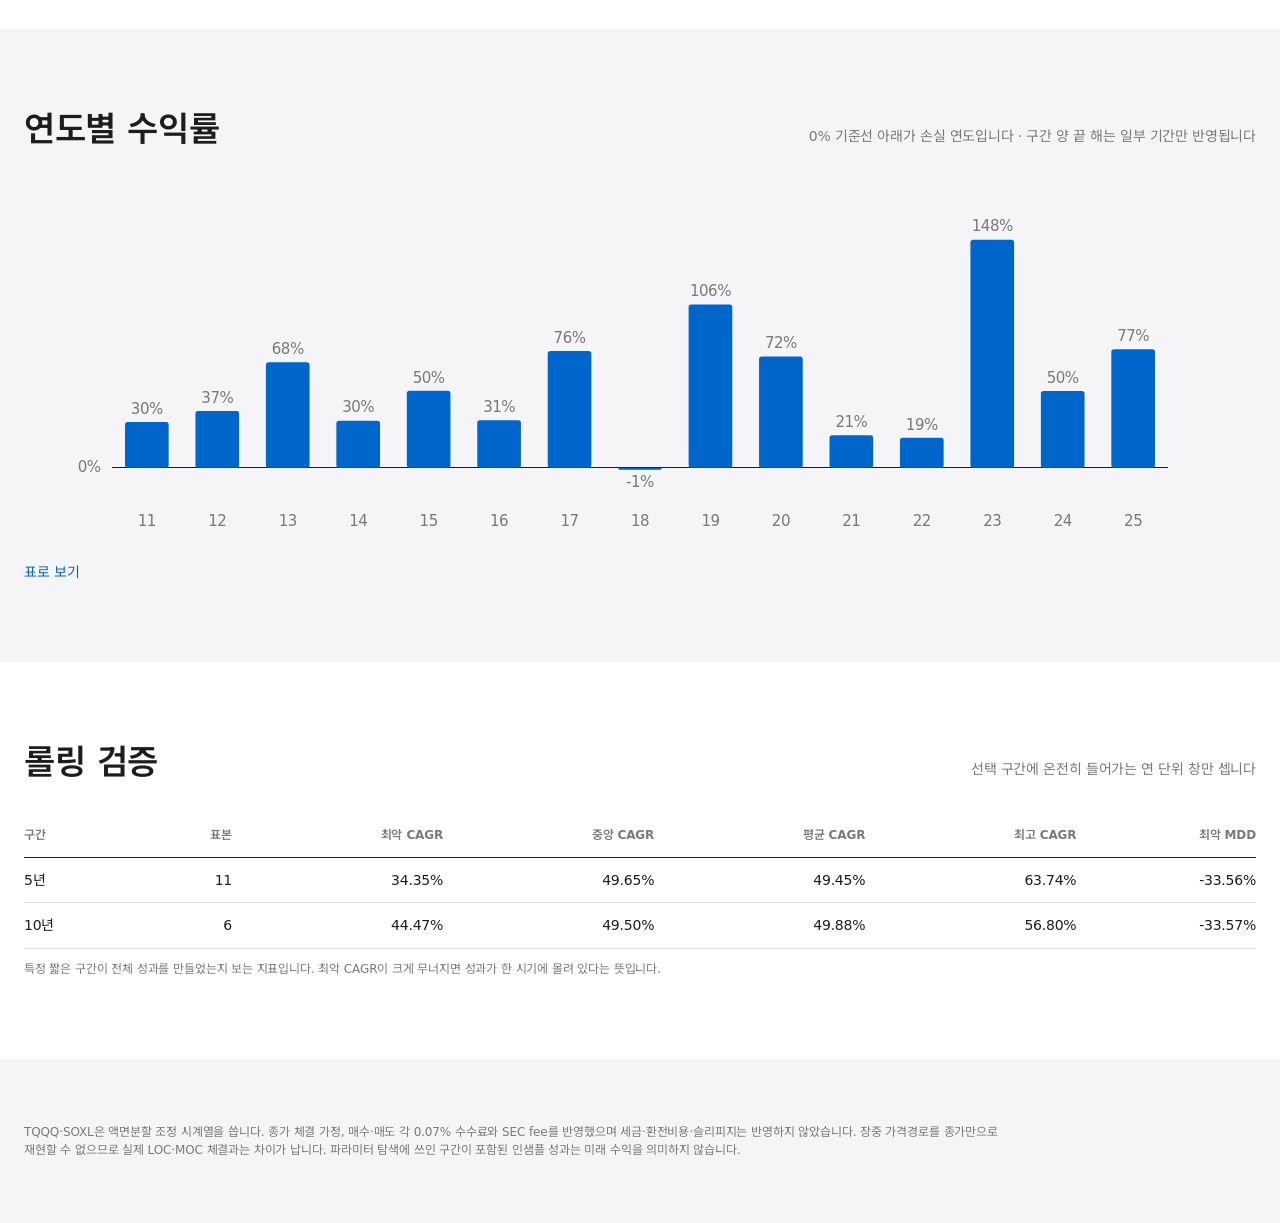
==== commit 6368cd56: "fix(order): 수정은 눌러야 열리게 하고 입력 칸을 백테스트에 맞춘다 표의 값이 바로 편집 상태라 스치기만 해도 값이 바뀔 것 같았다. 기준 입력의 알약 박스는 폭을 다 써" ====
--- a/backtest.html
+++ b/backtest.html
@@ -17,7 +17,7 @@
 img{max-width:100%}
 [hidden]{display:none!important}
 </style>
-<link rel="stylesheet" href="assets/site.css?v=2">
+<link rel="stylesheet" href="assets/site.css?v=6">
 <style>
 /* ── 백테스트 전용 ─────────────────────────────────────────
    차트는 단일 액센트(Action Blue) + 중립 회색만 쓴다.
@@ -69,19 +69,6 @@
 
 .ctl{display:grid;gap:var(--s-md) var(--s-lg);
   grid-template-columns:repeat(auto-fit,minmax(132px,1fr))}
-.ctl .field label{font-size:12px;letter-spacing:-.12px}
-.ctl .field input,.ctl .field select{height:40px;padding:8px 16px;font-size:15px}
-.seg{display:flex;flex-wrap:wrap;gap:var(--s-xs);margin-bottom:var(--s-lg)}
-.seg button{appearance:none;background:transparent;border:1px solid var(--hairline);
-  color:var(--ink-muted-80);font-family:var(--text);font-size:14px;line-height:1.29;
-  letter-spacing:-.224px;border-radius:var(--r-pill);padding:8px 15px;cursor:pointer;
-  white-space:nowrap}
-.seg button:hover{color:var(--ink)}
-.seg button[aria-pressed="true"]{background:var(--ink);color:var(--on-dark);
-  border-color:transparent}
-.seg button:active{transform:scale(.95)}
-.seg button:focus-visible{outline:2px solid var(--primary-focus);outline-offset:2px}
-@media (prefers-reduced-motion:reduce){ .seg button:active{transform:none} }
 .linknote{margin:var(--s-md) 0 0;font-size:12px;letter-spacing:-.12px;color:var(--ink-muted-48)}
 .linknote .link-btn{font-size:12px;margin-left:var(--s-xs)}
 .ctlgroup{margin-top:var(--s-lg)}
@@ -270,7 +257,7 @@
       <span class="meta">선택 구간에 온전히 들어가는 연 단위 창만 셉니다</span>
     </div>
     <div class="tblwrap">
-      <table>
+      <table class="cardtable">
         <thead><tr><th>구간</th><th>표본</th><th>최악 CAGR</th><th>중앙 CAGR</th>
           <th>평균 CAGR</th><th>최고 CAGR</th><th>최악 MDD</th></tr></thead>
         <tbody id="roll-body"></tbody>
@@ -750,17 +737,20 @@
       start:y0+'-01-01', end:y1+'-12-31' }) : [];
     rr=rr.filter(function(x){ return x.start>=y0 && x.start+win-1<=y1; });
     if(!rr.length){ tb.insertAdjacentHTML('beforeend',
-      '<tr><td>'+win+'년</td><td class="n">0</td><td colspan="5" class="n">구간이 부족합니다</td></tr>');
+      '<tr><td data-l="구간">'+win+'년</td><td class="n" data-l="표본">0</td>'+
+      '<td colspan="5" class="n" data-l="결과">구간이 부족합니다</td></tr>');
       return; }
     var cs=rr.map(function(x){return x.cagr;}).sort(function(a,b){return a-b;});
     var mid=cs.length%2?cs[(cs.length-1)/2]:(cs[cs.length/2-1]+cs[cs.length/2])/2;
     var avg=cs.reduce(function(a,b){return a+b;},0)/cs.length;
     var wm=Math.min.apply(null,rr.map(function(x){return x.mdd;}));
-    tb.insertAdjacentHTML('beforeend','<tr><td>'+win+'년</td>'+
-      '<td class="n">'+rr.length+'</td>'+
-      '<td class="n">'+pcRaw(cs[0])+'</td><td class="n">'+pcRaw(mid)+'</td>'+
-      '<td class="n">'+pcRaw(avg)+'</td><td class="n">'+pcRaw(cs[cs.length-1])+'</td>'+
-      '<td class="n">'+pcRaw(wm)+'</td></tr>');
+    tb.insertAdjacentHTML('beforeend','<tr><td data-l="구간">'+win+'년</td>'+
+      '<td class="n" data-l="표본">'+rr.length+'</td>'+
+      '<td class="n" data-l="최악 CAGR">'+pcRaw(cs[0])+'</td>'+
+      '<td class="n" data-l="중앙 CAGR">'+pcRaw(mid)+'</td>'+
+      '<td class="n" data-l="평균 CAGR">'+pcRaw(avg)+'</td>'+
+      '<td class="n" data-l="최고 CAGR">'+pcRaw(cs[cs.length-1])+'</td>'+
+      '<td class="n" data-l="최악 MDD">'+pcRaw(wm)+'</td></tr>');
   });
 }
 
--- a/assets/site.css
+++ b/assets/site.css
@@ -78,6 +78,19 @@
 .sub-nav .links a{font-size:14px;font-weight:400;letter-spacing:-.224px;
   color:var(--ink);text-decoration:none;white-space:nowrap}
 .sub-nav .links a:hover{color:var(--primary)}
+/* 세그먼트 칩 — 종목·기간처럼 서로 배타적인 선택 (주문서·백테스트 공용) */
+.seg{display:flex;flex-wrap:wrap;gap:var(--s-xs);margin-bottom:var(--s-lg)}
+.seg button{appearance:none;background:transparent;border:1px solid var(--hairline);
+  color:var(--ink-muted-80);font-family:var(--text);font-size:14px;line-height:1.29;
+  letter-spacing:-.224px;border-radius:var(--r-pill);padding:8px 15px;cursor:pointer;
+  white-space:nowrap}
+.seg button:hover{color:var(--ink)}
+.seg button[aria-pressed="true"]{background:var(--ink);color:var(--on-dark);
+  border-color:transparent}
+.seg button:active{transform:scale(.95)}
+.seg button:focus-visible{outline:2px solid var(--primary-focus);outline-offset:2px}
+@media (prefers-reduced-motion:reduce){ .seg button:active{transform:none} }
+
 /* 페이지 이동 버튼 — .links 는 좁은 화면에서 숨으므로 그 바깥에 둔다 */
 .sub-nav .navswitch{margin-left:auto;display:inline-flex;align-items:center;
   font-family:var(--text);font-size:14px;font-weight:400;line-height:1.29;
@@ -180,15 +193,17 @@
 .ocard.halt .price{font-family:var(--text);font-size:28px;letter-spacing:-.374px;color:var(--ink-muted-48)}
 
 /* ── inputs (search-input grammar) ────────────────────────── */
-.formgrid{display:grid;gap:var(--s-lg);grid-template-columns:repeat(auto-fit,minmax(200px,1fr))}
+.formgrid{display:grid;gap:var(--s-md) var(--s-lg);
+  grid-template-columns:repeat(auto-fit,minmax(150px,1fr))}
 .field{display:flex;flex-direction:column;gap:var(--s-xs);min-width:0}
-.field label{font-size:14px;font-weight:400;letter-spacing:-.224px;color:var(--ink-muted-80)}
+.field label{font-size:12px;font-weight:400;letter-spacing:-.12px;color:var(--ink-muted-80)}
 .field input,.field select{
-  width:100%;height:44px;background:var(--canvas);color:var(--ink);
+  width:100%;min-width:0;height:40px;background:var(--canvas);color:var(--ink);
   border:1px solid var(--hairline-soft);border-radius:var(--r-pill);
-  padding:12px 20px;font-family:var(--text);font-size:17px;font-weight:400;letter-spacing:-.374px;
+  padding:8px 16px;font-family:var(--text);font-size:15px;font-weight:400;letter-spacing:-.24px;
   font-variant-numeric:tabular-nums}
-.field select{padding-right:14px}
+.field select{padding-right:10px}
+.field input[type=date]{padding-inline:12px}
 .field input:focus,.field select:focus{outline:2px solid var(--primary-focus);outline-offset:1px}
 
 /* ── tables ───────────────────────────────────────────────── */
@@ -202,13 +217,41 @@
 th:last-child,td:last-child{padding-right:0}
 tbody tr:last-child td{border-bottom:1px solid var(--hairline)}
 td.n{font-variant-numeric:tabular-nums}
+
 td .tierlabel{font-weight:600}
+.postable td.act{display:flex;gap:var(--s-md);justify-content:flex-end}
+
+/* 수정 중인 행 — '수정'을 눌렀을 때만 입력 칸이 나타난다 */
+.row-edit td{background:var(--surface-pearl)}
+.row-edit .link-btn.strong{font-weight:600}
+.cell-in{
+  font:inherit;letter-spacing:inherit;color:var(--ink);background:var(--canvas);
+  font-variant-numeric:tabular-nums;text-align:right;
+  border:1px solid var(--hairline);border-radius:var(--r-xs);
+  padding:3px 6px;margin:-3px -6px;max-width:100%}
+.cell-in:focus{outline:2px solid var(--primary-focus);outline-offset:0}
+select.cell-in{text-align:left;font-weight:600;padding-right:2px}
+select.cell-in[data-edit="mode"]{font-weight:400}
+input.cell-in[type=number]{width:9ch;-moz-appearance:textfield}
+input.cell-in[data-edit="qty"]{width:6ch}
+input.cell-in[type=number]::-webkit-outer-spin-button,
+input.cell-in[type=number]::-webkit-inner-spin-button{-webkit-appearance:none;margin:0}
+input.cell-in[type=date]{text-align:left;font-variant-numeric:tabular-nums}
+.postable td:has(.cell-in){padding-block:var(--s-xs)}
 .due-mark{font-weight:600}
 .empty{padding-block:var(--s-xxl);text-align:center;color:var(--ink-muted-48);
   font-size:17px;letter-spacing:-.374px}
 
-/* ── 모바일: 포지션 표를 카드로 전환 ─────────────────────── */
-@media (max-width:640px){
+/* 태블릿 폭: 포지션표가 9열이라 여백부터 줄여 가로 스크롤을 막는다 */
+@media (max-width:1000px){
+  .postable th,.postable td{padding-inline:var(--s-xs)}
+  .postable td.act{gap:var(--s-sm)}
+}
+
+/* ── 포지션표를 카드로 전환 ───────────────────────────────
+   9열에 수정·삭제까지 붙어 롤링 검증표(.cardtable)보다 일찍 접는다.
+   수정 중에는 입력 칸이 글자보다 넓어 기준을 800px 로 잡았다. */
+@media (max-width:800px){
   .postable thead{display:none}
   .postable tbody tr{
     display:grid;grid-template-columns:repeat(2,minmax(0,1fr));
@@ -220,14 +263,37 @@
   .postable td::before{content:attr(data-l);
     font-size:12px;font-weight:400;line-height:1.3;letter-spacing:-.12px;
     color:var(--ink-muted-48)}
-  .postable td.act{grid-column:1/-1;flex-direction:row;justify-content:flex-end}
+  .postable td.act{grid-column:1/-1;flex-direction:row;justify-content:flex-end;gap:var(--s-md)}
   .postable td.act::before{content:none}
   .postable tbody tr:last-child td{border:none}
   .postable .link-btn{min-height:44px;display:inline-flex;align-items:center;
     padding-inline:var(--s-sm)}
-  /* 티어 비중표: 좁은 화면에서 폭 줄이기 */
+  .postable .cell-in{width:100%;max-width:none;text-align:left;min-height:34px;margin-inline:-6px}
+  .postable input.cell-in[type=number]{width:100%}
+  .row-edit td{background:transparent}
+  .postable tbody tr.row-edit{border-color:var(--ink);background:var(--surface-pearl)}
+}
+
+/* ── 모바일: 롤링 검증표를 카드로 전환 ───────────────────── */
+@media (max-width:640px){
+  .cardtable thead{display:none}
+  .cardtable tbody tr{
+    display:grid;grid-template-columns:repeat(2,minmax(0,1fr));
+    gap:var(--s-sm) var(--s-md);
+    border:1px solid var(--hairline);border-radius:var(--r-lg);
+    padding:var(--s-md);margin-bottom:var(--s-sm)}
+  .cardtable td{display:flex;flex-direction:column;gap:2px;
+    border:none;padding:0;text-align:left;white-space:nowrap;min-width:0}
+  .cardtable td::before{content:attr(data-l);
+    font-size:12px;font-weight:400;line-height:1.3;letter-spacing:-.12px;
+    color:var(--ink-muted-48)}
+  .cardtable tbody tr:last-child td{border:none}
+  /* 티어 비중표: 좁은 화면에서는 '티어' 글자를 접어 7열을 다 보인다 */
   .wtable th,.wtable td{padding:var(--s-xs) var(--s-xs);font-size:13px}
   .wtable th:first-child,.wtable td:first-child{padding-left:0}
+  .wtable .tierword{display:none}
+  /* 모드 타일: 좁으면 지표를 아랫줄 전체로 내린다 */
+  .moderow .facts{flex-basis:100%}
   .orders{gap:var(--s-md)}
 }
 
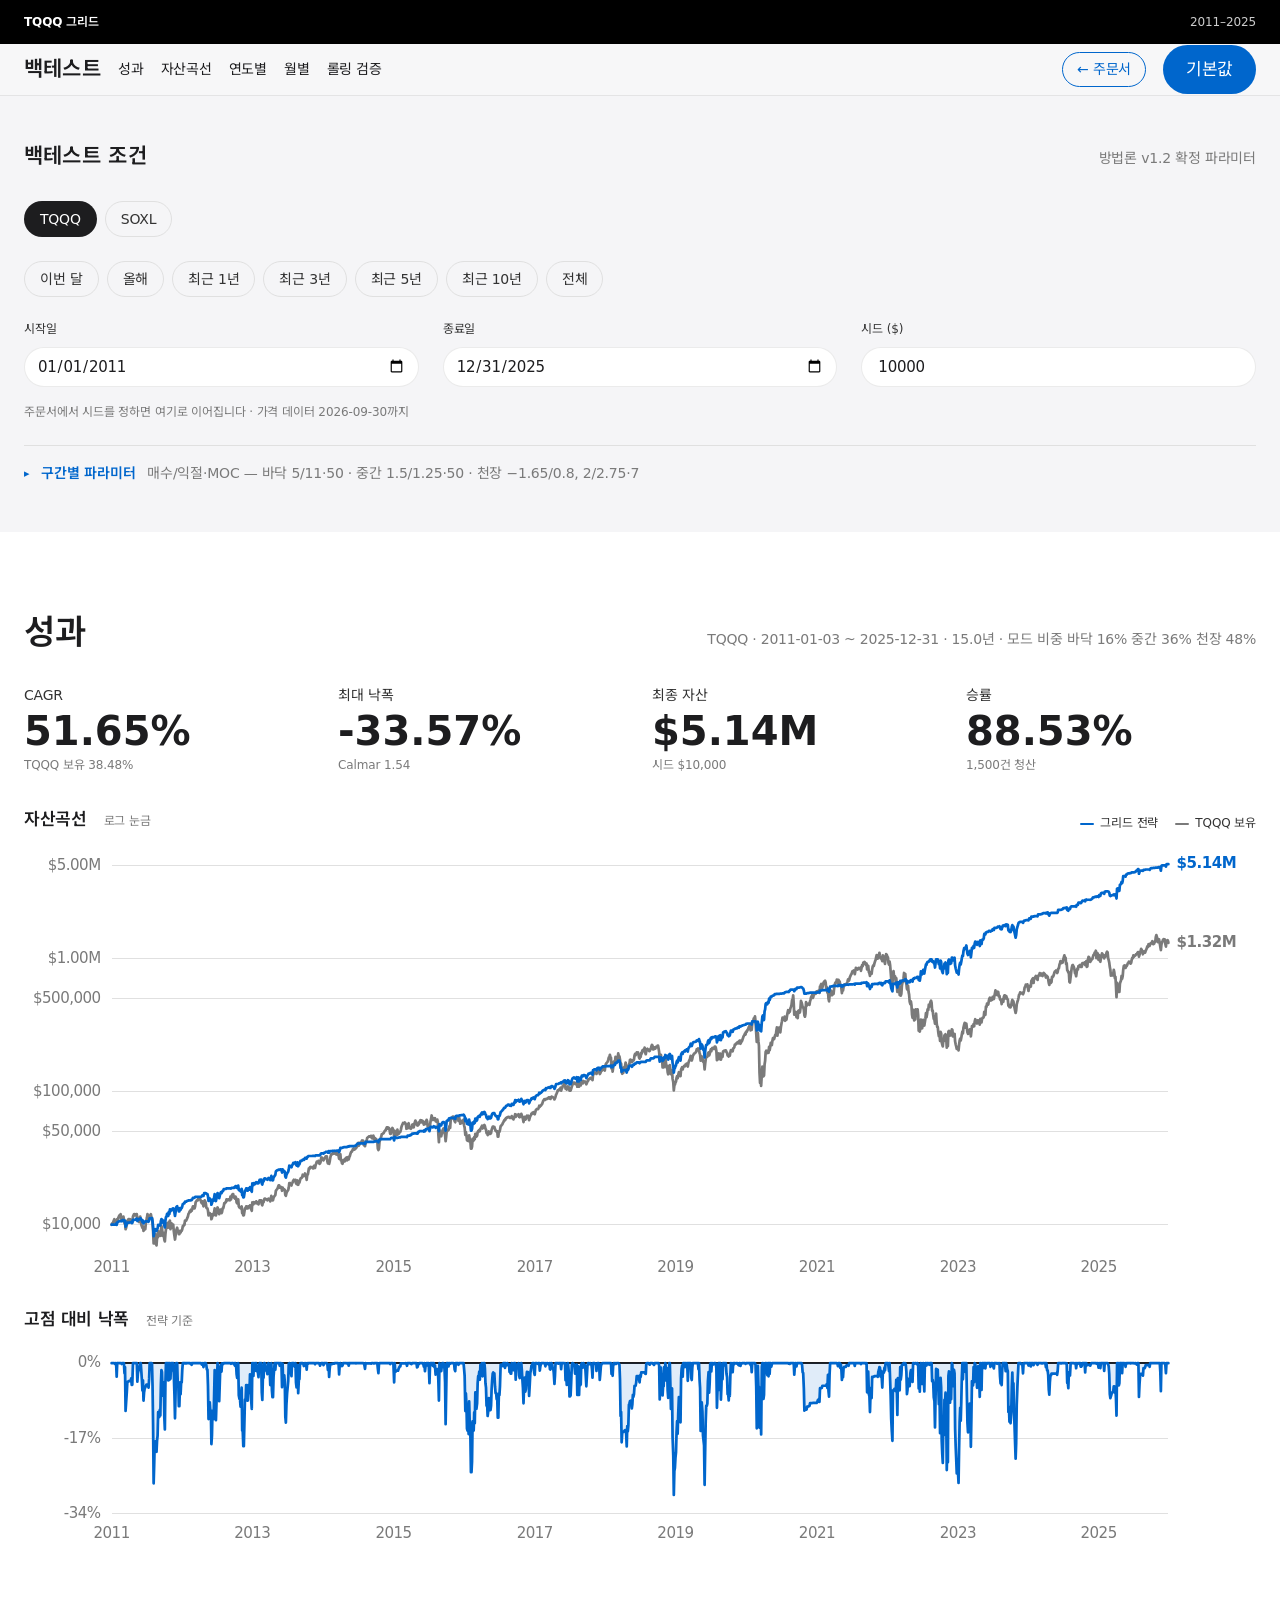
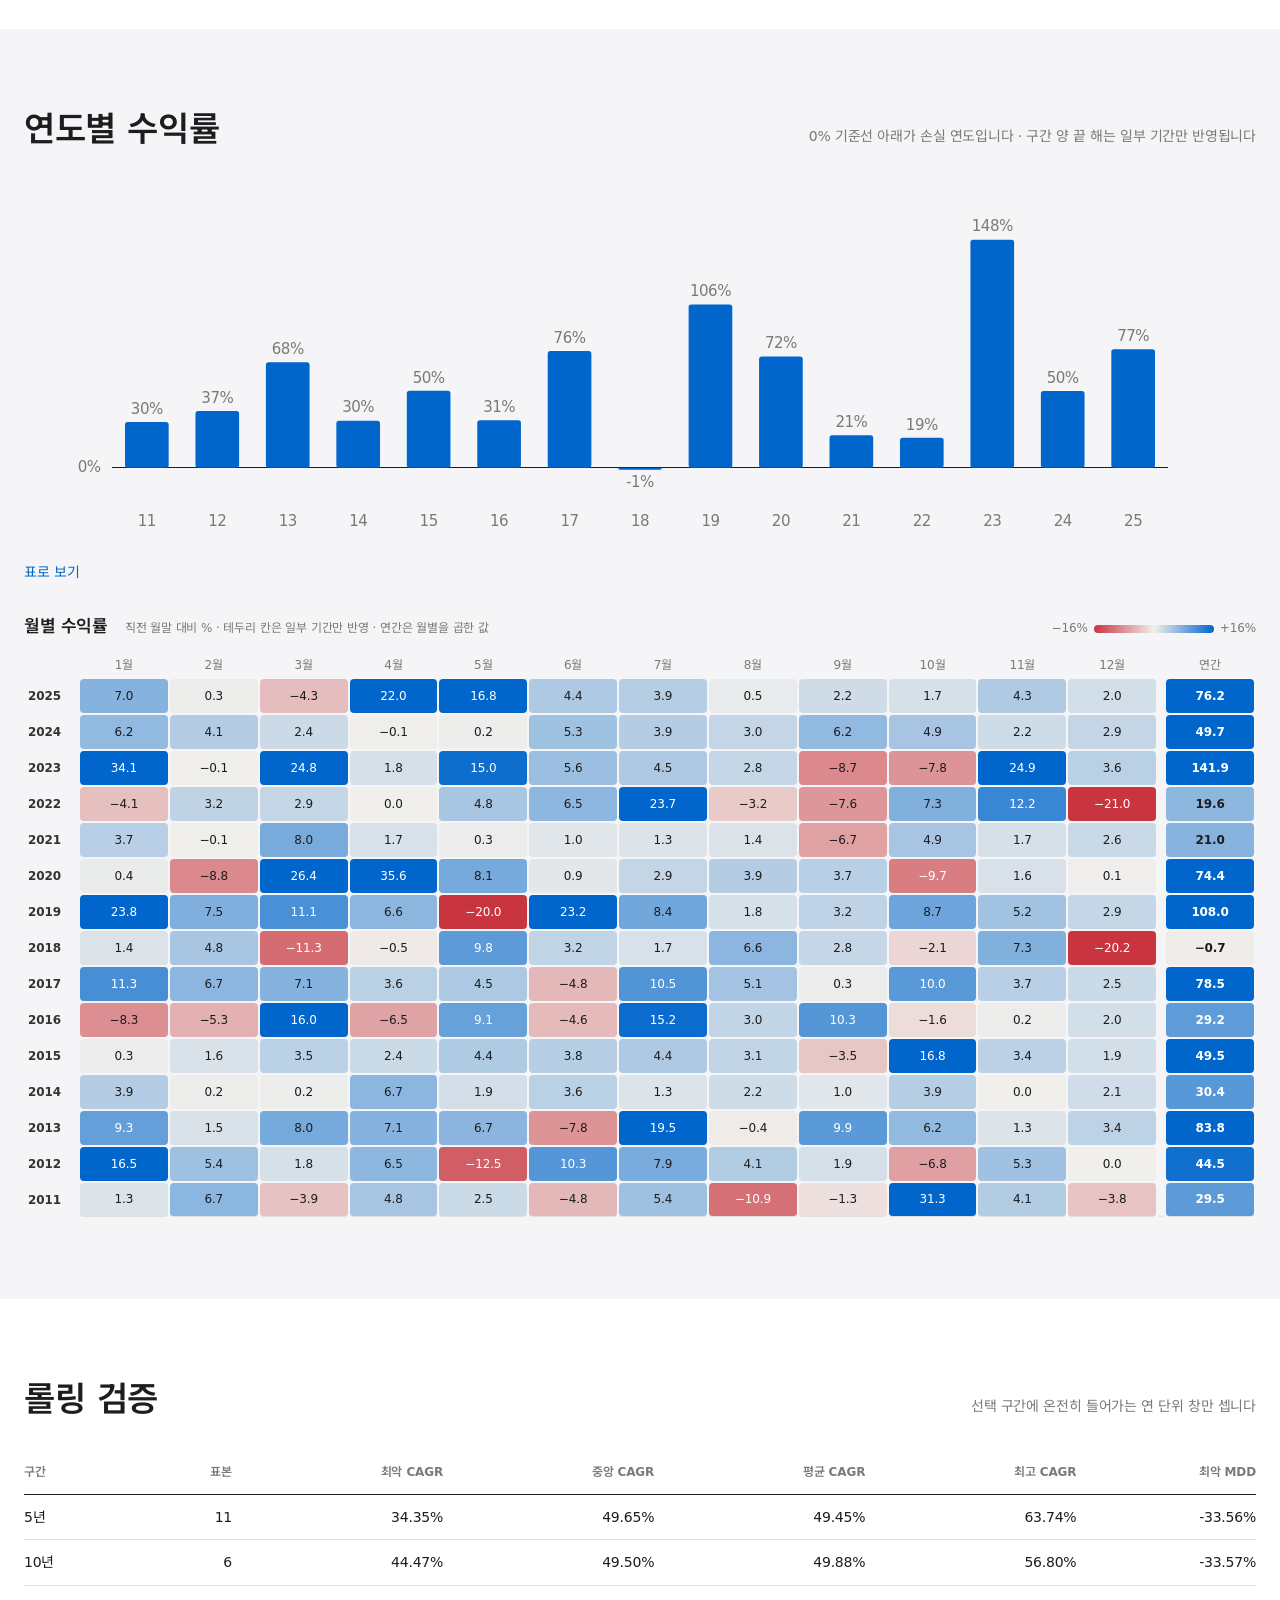
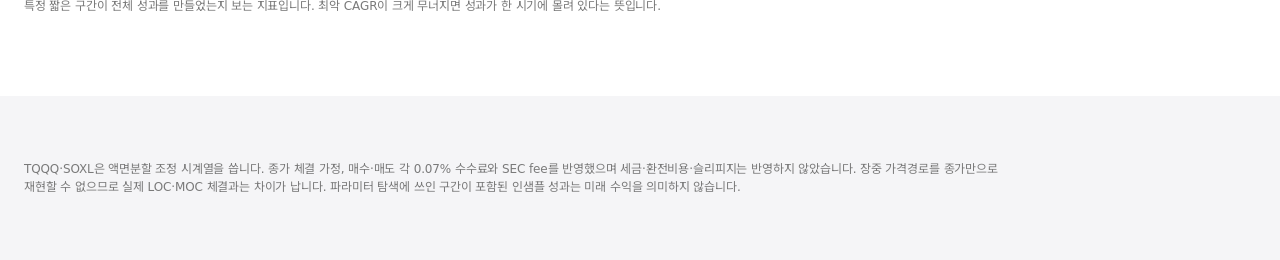
==== commit 63cbcf16: "feat(backtest): 이번 달 프리셋과 월별 수익률 히트맵 - 기간 프리셋에 '이번 달'(데이터 마지막 거래일이 속한 달) 추가 - 1년 미만 구간은 CAGR 대신 기간 수" ====
--- a/backtest.html
+++ b/backtest.html
@@ -102,6 +102,26 @@
 details.tableview > summary:focus-visible{outline:2px solid var(--primary-focus);
   outline-offset:2px;border-radius:var(--r-xs)}
 details.tableview[open] > summary{margin-bottom:var(--s-md)}
+/* 월별 히트맵 — 상승은 액센트 블루, 하락은 레드, 0 근처는 중립 회색.
+   셀마다 값을 적어 색만으로 부호를 읽게 하지 않는다. */
+.heatwrap{overflow-x:auto;-webkit-overflow-scrolling:touch;position:relative}
+table.heat{border-collapse:separate;border-spacing:2px;width:100%;min-width:720px;
+  font-variant-numeric:tabular-nums;table-layout:fixed}
+table.heat th,table.heat td{border:none;padding:0;text-align:center;font-size:12px;
+  letter-spacing:-.12px;height:34px}
+table.heat thead th{font-weight:400;color:var(--ink-muted-48);height:24px}
+table.heat tbody th{font-weight:600;color:var(--ink-muted-80);text-align:left;
+  padding-left:2px;width:52px;position:sticky;left:0;background:var(--canvas-parchment);z-index:1}
+table.heat thead th:first-child{width:52px}
+table.heat td{border-radius:4px;color:var(--ink);cursor:default}
+table.heat td.na{background:transparent}
+table.heat td.yr{font-weight:600}
+table.heat th.gap,table.heat td.gap{width:6px;background:transparent}
+table.heat td.part{box-shadow:inset 0 0 0 1px rgba(0,0,0,.28)}
+table.heat td[data-ym]:hover,table.heat td[data-y]:hover{outline:2px solid var(--ink);outline-offset:-1px}
+.heatkey{display:inline-flex;align-items:center;gap:6px;margin-left:auto;
+  font-size:12px;letter-spacing:-.12px;color:var(--ink-muted-48);font-variant-numeric:tabular-nums}
+.heatkey i{display:inline-block;width:120px;height:8px;border-radius:4px}
 .loading{padding-block:var(--s-xxl);text-align:center;color:var(--ink-muted-48);
   font-size:17px;letter-spacing:-.374px}
 </style>
@@ -120,6 +140,7 @@
       <a href="#summary">성과</a>
       <a href="#curve">자산곡선</a>
       <a href="#annual">연도별</a>
+      <a href="#monthly">월별</a>
       <a href="#rolling">롤링 검증</a>
     </span>
     <a class="navswitch" href="index.html">← 주문서</a>
@@ -246,6 +267,21 @@
         </table>
       </div>
     </details>
+
+    <div class="figcap" id="monthly" style="margin-top:var(--s-xl)">
+      <h3>월별 수익률</h3>
+      <span class="note">직전 월말 대비 % · 테두리 칸은 일부 기간만 반영 · 연간은 월별을 곱한 값</span>
+      <span class="heatkey" id="heat-key"></span>
+    </div>
+    <div class="plotwrap">
+      <div class="heatwrap">
+        <table class="heat" aria-label="연도·월별 전략 수익률 히트맵">
+          <thead id="heat-head"></thead>
+          <tbody id="heat-body"></tbody>
+        </table>
+      </div>
+      <div class="tip" id="tip-heat"></div>
+    </div>
   </div>
 </section>
 
@@ -277,7 +313,7 @@
   </div>
 </footer>
 
-<script src="assets/backtest.js"></script>
+<script src="assets/backtest.js?v=2"></script>
 <script>
 (function(){
 'use strict';
@@ -287,7 +323,7 @@
 /* 2010 구간은 2011년 첫 주 모드 판정용이라 백테스트 시작은 2011-01-01 이다 */
 var MIN_START = '2011-01-01';
 var DATA_END = null;                       // history.json 의 마지막 거래일
-var PRESETS = [['ytd','올해'],['1','최근 1년'],['3','최근 3년'],
+var PRESETS = [['mtd','이번 달'],['ytd','올해'],['1','최근 1년'],['3','최근 3년'],
                ['5','최근 5년'],['10','최근 10년'],['all','전체']];
 var BASE = { start: MIN_START, end: '2025-12-31', seed: 10000 };
 
@@ -363,6 +399,10 @@
   var lo = floorStart();
   if (key === 'all') return [lo, DATA_END];
   if (key === 'ytd') return [DATA_END.slice(0,4) + '-01-01', DATA_END];
+  if (key === 'mtd'){
+    var m0 = DATA_END.slice(0,7) + '-01';
+    return [m0 < lo ? lo : m0, DATA_END];
+  }
   var s = backYears(DATA_END, +key);
   return [s < lo ? lo : s, DATA_END];
 }
@@ -511,8 +551,14 @@
 
 /* 구간이 3년 이상이면 연도, 그보다 짧으면 월 눈금을 쓴다 */
 function axisTicks(dates){
-  var n=dates.length, yrs={}, i;
-  for(i=0;i<n;i++) yrs[dates[i].slice(0,4)]=1;
+  var n=dates.length, yrs={}, mos={}, i;
+  for(i=0;i<n;i++){ yrs[dates[i].slice(0,4)]=1; mos[dates[i].slice(0,7)]=1; }
+  /* 두 달 이하면 월 눈금이 한두 개뿐이라 거래일 눈금을 쓴다 */
+  if(Object.keys(mos).length<=2){
+    var days=[];
+    for(i=0;i<n;i++) days.push([i,(+dates[i].slice(5,7))+'.'+(+dates[i].slice(8,10))]);
+    return days;
+  }
   var span=Object.keys(yrs).length, out=[], seen={};
   for(i=0;i<n;i++){
     var key = span>=3 ? dates[i].slice(0,4) : dates[i].slice(0,7);
@@ -688,6 +734,76 @@
   });
 }
 
+/* ── 월별 히트맵 ─────────────────────────────────────────── */
+var HEAT_NEU=[240,239,236], HEAT_UP=[0,102,204], HEAT_DN=[201,53,63];
+function heatColor(x, cap){
+  var t=Math.min(Math.abs(x)/cap,1), p=x>=0?HEAT_UP:HEAT_DN, c=[0,0,0];
+  for(var k=0;k<3;k++) c[k]=Math.round(HEAT_NEU[k]+(p[k]-HEAT_NEU[k])*t);
+  return 'background:rgb('+c.join(',')+')'+(t>0.55?';color:#fff':'');
+}
+function hv(x){ var s=(x*100).toFixed(1); return s==='-0.0'?'0.0':s.replace('-','−'); }
+function lastDay(iso){
+  return new Date(Date.UTC(+iso.slice(0,4), +iso.slice(5,7), 0)).getUTCDate();
+}
+function drawMonthly(rows, v){
+  var years={}, order=[], byYm={};
+  rows.forEach(function(o){
+    if(!years[o.year]){ years[o.year]={}; order.push(o.year); }
+    years[o.year][o.month]=o; byYm[o.ym]=o;
+  });
+  order.reverse();                                   // 최근 해가 위로
+  /* 색 눈금은 월 수익률 절댓값의 90백분위로 맞춘다 — 한두 달의 급등락이
+     나머지 칸을 전부 옅게 만들지 않게 한다 */
+  var abs=rows.map(function(o){ return Math.abs(o.ret); }).sort(function(a,b){ return a-b; });
+  var cap=abs.length ? abs[Math.min(abs.length-1, Math.floor(abs.length*0.9))] : 0.1;
+  cap=Math.max(cap,0.02);
+  var first=rows.length?rows[0].ym:'', last=rows.length?rows[rows.length-1].ym:'';
+  var partFirst=v.start.slice(8)!=='01', partLast=+v.end.slice(8)!==lastDay(v.end);
+
+  var h='<tr><th></th>', mo;
+  for(mo=1;mo<=12;mo++) h+='<th>'+mo+'월</th>';
+  $('heat-head').innerHTML=h+'<th class="gap"></th><th>연간</th></tr>';
+
+  var b='';
+  order.forEach(function(y){
+    var row='<tr><th>'+esc(y)+'</th>', acc=1;
+    for(mo=1;mo<=12;mo++){
+      var o=years[y][mo];
+      if(!o){ row+='<td class="na"></td>'; continue; }
+      acc*=1+o.ret;
+      var part=(o.ym===first&&partFirst)||(o.ym===last&&partLast);
+      row+='<td'+(part?' class="part"':'')+' data-ym="'+o.ym+'" style="'+heatColor(o.ret,cap)+'">'+
+        hv(o.ret)+'</td>';
+    }
+    // 연간은 월보다 폭이 커서 눈금을 세 배로 넓힌다
+    row+='<td class="gap"></td><td class="yr" data-y="'+y+'" data-r="'+(acc-1)+'" style="'+
+      heatColor(acc-1,cap*3)+'">'+hv(acc-1)+'</td></tr>';
+    b+=row;
+  });
+  $('heat-body').innerHTML=b;
+  $('heat-key').innerHTML=esc(pc(-cap,0))+'<i style="background:linear-gradient(90deg,rgb('+
+    HEAT_DN.join(',')+'),rgb('+HEAT_NEU.join(',')+'),rgb('+HEAT_UP.join(',')+'))"></i>'+esc(pc(cap,0));
+
+  var tip=$('tip-heat'), wrap=tip.parentNode;
+  $('heat-body').onmousemove=function(ev){
+    var td=ev.target.closest('td'), html=null;
+    if(td&&td.getAttribute('data-ym')){
+      var o=byYm[td.getAttribute('data-ym')];
+      html='<b>'+o.year+'년 '+o.month+'월</b><br>수익률 '+pc(o.ret)+
+        '<br>월말 '+moneyFull(o.last)+'<br>거래일 '+o.days+'일';
+    } else if(td&&td.getAttribute('data-y')){
+      html='<b>'+td.getAttribute('data-y')+'년</b><br>연간 '+pc(+td.getAttribute('data-r'));
+    }
+    if(!html){ tip.classList.remove('on'); return; }
+    tip.innerHTML=html; tip.classList.add('on');
+    var wb=wrap.getBoundingClientRect(), cb=td.getBoundingClientRect();
+    var x=cb.right-wb.left+6;
+    if(x+tip.offsetWidth>wrap.clientWidth-4) x=cb.left-wb.left-tip.offsetWidth-6;
+    tip.style.left=x+'px'; tip.style.top=(cb.top-wb.top)+'px';
+  };
+  $('heat-body').onmouseleave=function(){ tip.classList.remove('on'); };
+}
+
 /* ── 실행 ────────────────────────────────────────────────── */
 function stat(label,val,sub){
   return '<div class="stat"><dt>'+esc(label)+'</dt><dd>'+esc(val)+'</dd>'+
@@ -708,9 +824,13 @@
   var bhCagr=Math.pow(bh[bh.length-1]/bh[0],1/m.years)-1;
 
   $('loading').hidden=true; $('stats').hidden=false; $('curve').hidden=false;
+  /* 1년 미만은 연환산하면 숫자가 과장되므로 기간 수익률을 앞에 둔다 */
+  var head = m.years<1
+    ? stat('기간 수익률', pc(m.final/r.equity[0]-1), tname+' 보유 '+pc(bh[bh.length-1]/bh[0]-1))
+    : stat('CAGR', pcRaw(m.cagr), tname+' 보유 '+pcRaw(bhCagr));
   $('stats').innerHTML=
-    stat('CAGR', pcRaw(m.cagr), tname+' 보유 '+pcRaw(bhCagr))+
-    stat('최대 낙폭', pcRaw(m.mdd), 'Calmar '+(m.calmar?m.calmar.toFixed(2):'—'))+
+    head+
+    stat('최대 낙폭', pcRaw(m.mdd), 'Calmar '+(m.calmar&&m.years>=1?m.calmar.toFixed(2):'—'))+
     stat('최종 자산', money(m.final), '시드 '+moneyFull(r.seed0))+
     stat('승률', pcRaw(m.winrate), m.trades.toLocaleString('en-US')+'건 청산');
 
@@ -728,6 +848,7 @@
 
   drawCurve(r,m,bh);
   drawAnnual(B.annual(r));
+  drawMonthly(B.monthly(r), v);
 
   var tb=$('roll-body'); tb.innerHTML='';
   var y0=+v.start.slice(0,4)+(v.start.slice(5)==='01-01'?0:1);
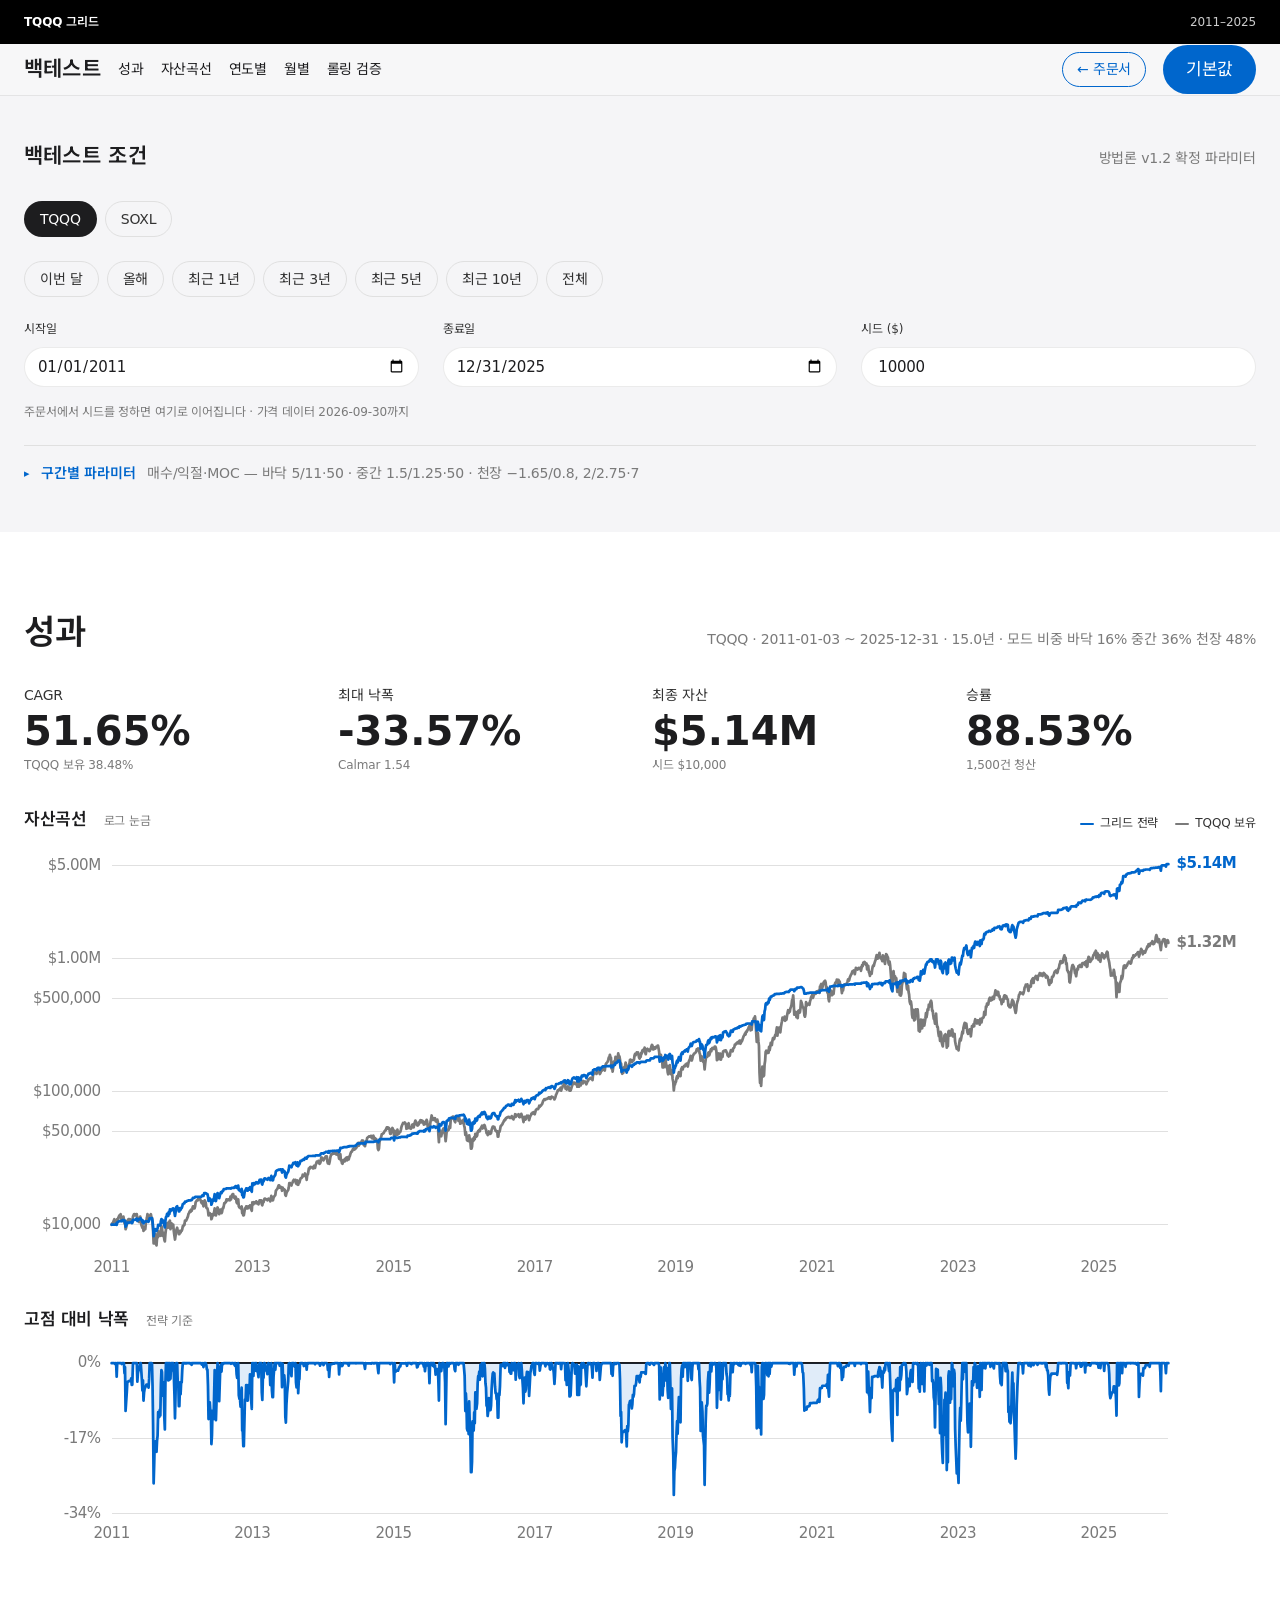
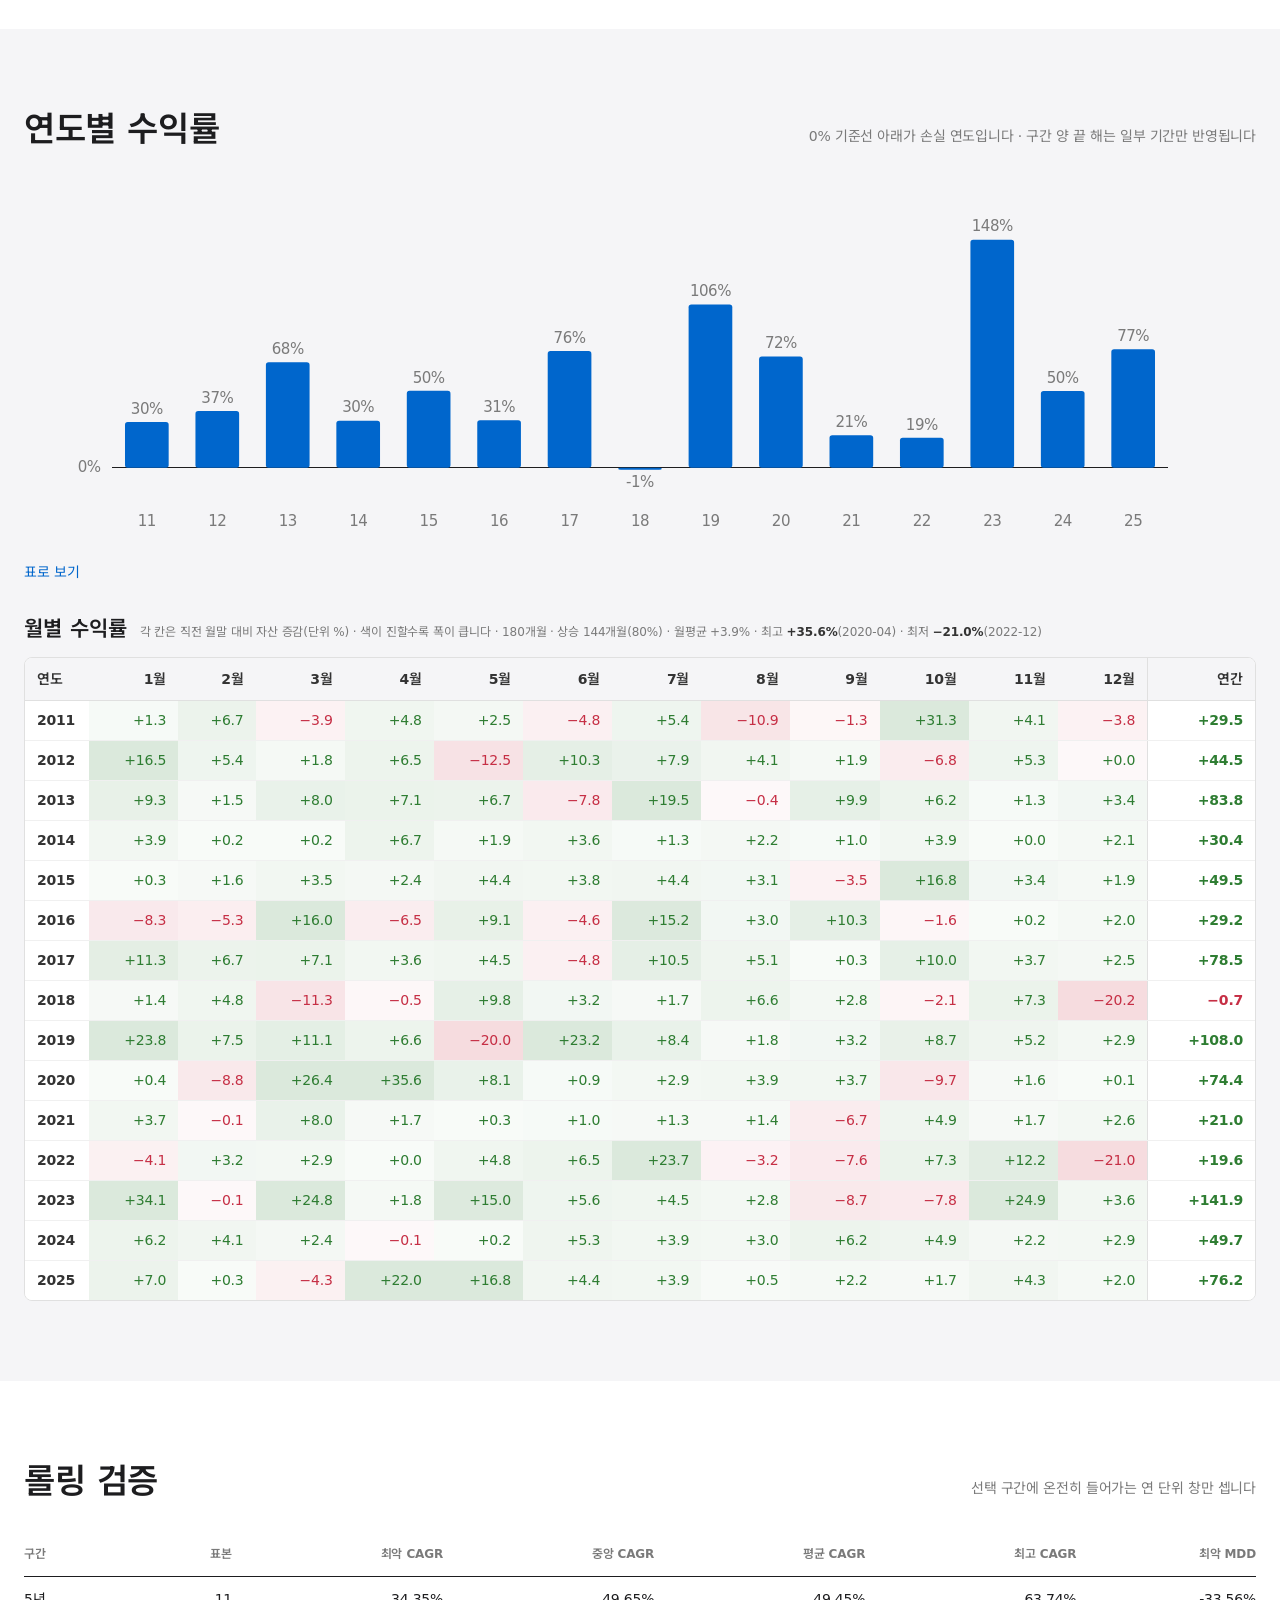
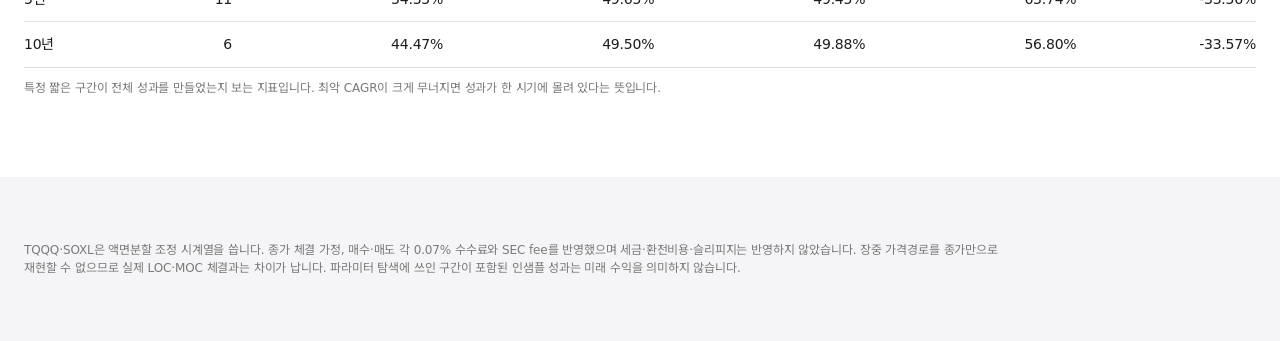
==== commit f04f8d21: "style(backtest): 월별 수익률을 초록/빨강 표 형식으로 바꾼다 - 상승 초록·하락 빨강 글씨에 같은 색의 옅은 배경, 폭이 클수록 진하게 - 부호 붙인 우측 정렬 값," ====
--- a/backtest.html
+++ b/backtest.html
@@ -102,26 +102,32 @@
 details.tableview > summary:focus-visible{outline:2px solid var(--primary-focus);
   outline-offset:2px;border-radius:var(--r-xs)}
 details.tableview[open] > summary{margin-bottom:var(--s-md)}
-/* 월별 히트맵 — 상승은 액센트 블루, 하락은 레드, 0 근처는 중립 회색.
-   셀마다 값을 적어 색만으로 부호를 읽게 하지 않는다. */
-.heatwrap{overflow-x:auto;-webkit-overflow-scrolling:touch;position:relative}
-table.heat{border-collapse:separate;border-spacing:2px;width:100%;min-width:720px;
-  font-variant-numeric:tabular-nums;table-layout:fixed}
-table.heat th,table.heat td{border:none;padding:0;text-align:center;font-size:12px;
-  letter-spacing:-.12px;height:34px}
-table.heat thead th{font-weight:400;color:var(--ink-muted-48);height:24px}
-table.heat tbody th{font-weight:600;color:var(--ink-muted-80);text-align:left;
-  padding-left:2px;width:52px;position:sticky;left:0;background:var(--canvas-parchment);z-index:1}
-table.heat thead th:first-child{width:52px}
-table.heat td{border-radius:4px;color:var(--ink);cursor:default}
-table.heat td.na{background:transparent}
-table.heat td.yr{font-weight:600}
-table.heat th.gap,table.heat td.gap{width:6px;background:transparent}
-table.heat td.part{box-shadow:inset 0 0 0 1px rgba(0,0,0,.28)}
-table.heat td[data-ym]:hover,table.heat td[data-y]:hover{outline:2px solid var(--ink);outline-offset:-1px}
-.heatkey{display:inline-flex;align-items:center;gap:6px;margin-left:auto;
-  font-size:12px;letter-spacing:-.12px;color:var(--ink-muted-48);font-variant-numeric:tabular-nums}
-.heatkey i{display:inline-block;width:120px;height:8px;border-radius:4px}
+/* 월별 수익률 표 — 상승은 초록, 하락은 빨강 글씨에 같은 색의 옅은 배경.
+   폭이 클수록 배경이 진해지며, 부호를 붙인 값이 함께 있어 색만으로 읽지 않는다. */
+.heatcap{display:flex;align-items:baseline;gap:var(--s-sm);flex-wrap:wrap;
+  margin:var(--s-xl) 0 var(--s-sm)}
+.heatcap h3{margin:0;font-size:21px;font-weight:600;letter-spacing:.231px}
+.heatcap .note{font-size:12px;letter-spacing:-.12px;color:var(--ink-muted-48);
+  font-variant-numeric:tabular-nums}
+.heatcap .note b{font-weight:600;color:var(--ink-muted-80)}
+.heatwrap{overflow-x:auto;-webkit-overflow-scrolling:touch;background:var(--canvas);
+  border:1px solid var(--hairline);border-radius:var(--r-sm)}
+table.heat{border-collapse:collapse;width:100%;min-width:760px;
+  font-variant-numeric:tabular-nums}
+table.heat th,table.heat td{padding:0 12px;height:40px;text-align:right;font-size:14px;
+  letter-spacing:-.224px;border:none;border-bottom:1px solid var(--divider-soft);white-space:nowrap}
+table.heat tbody tr:last-child th,table.heat tbody tr:last-child td{border-bottom:none}
+table.heat thead th{font-weight:600;color:var(--ink-muted-80);background:var(--canvas-parchment);
+  border-bottom:1px solid var(--hairline);height:42px}
+table.heat th:first-child{text-align:left;width:64px;position:sticky;left:0;z-index:1}
+table.heat tbody th{font-weight:600;color:var(--ink-muted-80);background:var(--canvas)}
+table.heat td{cursor:default}
+table.heat td.up{color:#2e7d32}
+table.heat td.dn{color:#c62f45}
+table.heat td.na{color:var(--ink-muted-48)}
+table.heat .yr{border-left:1px solid var(--hairline);font-weight:600;background:var(--canvas)}
+table.heat thead .yr{background:var(--canvas-parchment)}
+table.heat td[data-ym]:hover,table.heat td[data-y]:hover{box-shadow:inset 0 0 0 2px var(--ink)}
 .loading{padding-block:var(--s-xxl);text-align:center;color:var(--ink-muted-48);
   font-size:17px;letter-spacing:-.374px}
 </style>
@@ -268,14 +274,13 @@
       </div>
     </details>
 
-    <div class="figcap" id="monthly" style="margin-top:var(--s-xl)">
+    <div class="heatcap" id="monthly">
       <h3>월별 수익률</h3>
-      <span class="note">직전 월말 대비 % · 테두리 칸은 일부 기간만 반영 · 연간은 월별을 곱한 값</span>
-      <span class="heatkey" id="heat-key"></span>
+      <span class="note" id="heat-note"></span>
     </div>
     <div class="plotwrap">
       <div class="heatwrap">
-        <table class="heat" aria-label="연도·월별 전략 수익률 히트맵">
+        <table class="heat" aria-label="연도·월별 전략 수익률">
           <thead id="heat-head"></thead>
           <tbody id="heat-body"></tbody>
         </table>
@@ -734,55 +739,63 @@
   });
 }
 
-/* ── 월별 히트맵 ─────────────────────────────────────────── */
-var HEAT_NEU=[240,239,236], HEAT_UP=[0,102,204], HEAT_DN=[201,53,63];
-function heatColor(x, cap){
-  var t=Math.min(Math.abs(x)/cap,1), p=x>=0?HEAT_UP:HEAT_DN, c=[0,0,0];
-  for(var k=0;k<3;k++) c[k]=Math.round(HEAT_NEU[k]+(p[k]-HEAT_NEU[k])*t);
-  return 'background:rgb('+c.join(',')+')'+(t>0.55?';color:#fff':'');
-}
-function hv(x){ var s=(x*100).toFixed(1); return s==='-0.0'?'0.0':s.replace('-','−'); }
-function lastDay(iso){
-  return new Date(Date.UTC(+iso.slice(0,4), +iso.slice(5,7), 0)).getUTCDate();
-}
-function drawMonthly(rows, v){
+/* ── 월별 수익률 표 ──────────────────────────────────────── */
+var HEAT_UP='46,125,50', HEAT_DN='198,47,69';
+function heatStyle(x, cap){
+  var t=Math.min(Math.abs(x)/cap,1);
+  return 'background:rgba('+(x>=0?HEAT_UP:HEAT_DN)+','+(0.03+0.14*t).toFixed(3)+')';
+}
+/* 부호를 붙인 소수 한 자리 — 반올림해 0 이 되면 +0.0 으로 */
+function hv(x){
+  var s=(x*100).toFixed(1);
+  if(s==='-0.0') s='0.0';
+  return s.charAt(0)==='-' ? '−'+s.slice(1) : '+'+s;
+}
+function drawMonthly(rows){
   var years={}, order=[], byYm={};
   rows.forEach(function(o){
     if(!years[o.year]){ years[o.year]={}; order.push(o.year); }
     years[o.year][o.month]=o; byYm[o.ym]=o;
   });
-  order.reverse();                                   // 최근 해가 위로
-  /* 색 눈금은 월 수익률 절댓값의 90백분위로 맞춘다 — 한두 달의 급등락이
-     나머지 칸을 전부 옅게 만들지 않게 한다 */
+  /* 배경 진하기는 월 수익률 절댓값의 90백분위에서 꽉 차게 한다 — 한두 달의
+     급등락이 나머지 칸을 전부 옅게 만들지 않게 */
   var abs=rows.map(function(o){ return Math.abs(o.ret); }).sort(function(a,b){ return a-b; });
   var cap=abs.length ? abs[Math.min(abs.length-1, Math.floor(abs.length*0.9))] : 0.1;
   cap=Math.max(cap,0.02);
-  var first=rows.length?rows[0].ym:'', last=rows.length?rows[rows.length-1].ym:'';
-  var partFirst=v.start.slice(8)!=='01', partLast=+v.end.slice(8)!==lastDay(v.end);
-
-  var h='<tr><th></th>', mo;
+
+  var h='<tr><th>연도</th>', mo;
   for(mo=1;mo<=12;mo++) h+='<th>'+mo+'월</th>';
-  $('heat-head').innerHTML=h+'<th class="gap"></th><th>연간</th></tr>';
+  $('heat-head').innerHTML=h+'<th class="yr">연간</th></tr>';
 
   var b='';
   order.forEach(function(y){
     var row='<tr><th>'+esc(y)+'</th>', acc=1;
     for(mo=1;mo<=12;mo++){
       var o=years[y][mo];
-      if(!o){ row+='<td class="na"></td>'; continue; }
+      if(!o){ row+='<td class="na">—</td>'; continue; }
       acc*=1+o.ret;
-      var part=(o.ym===first&&partFirst)||(o.ym===last&&partLast);
-      row+='<td'+(part?' class="part"':'')+' data-ym="'+o.ym+'" style="'+heatColor(o.ret,cap)+'">'+
-        hv(o.ret)+'</td>';
+      var t=hv(o.ret);
+      row+='<td class="'+(t.charAt(0)==='+'?'up':'dn')+'" data-ym="'+o.ym+'" style="'+heatStyle(o.ret,cap)+'">'+t+'</td>';
     }
-    // 연간은 월보다 폭이 커서 눈금을 세 배로 넓힌다
-    row+='<td class="gap"></td><td class="yr" data-y="'+y+'" data-r="'+(acc-1)+'" style="'+
-      heatColor(acc-1,cap*3)+'">'+hv(acc-1)+'</td></tr>';
+    var ty=hv(acc-1);
+    row+='<td class="yr '+(ty.charAt(0)==='+'?'up':'dn')+'" data-y="'+y+'" data-r="'+(acc-1)+'">'+ty+'</td></tr>';
     b+=row;
   });
   $('heat-body').innerHTML=b;
-  $('heat-key').innerHTML=esc(pc(-cap,0))+'<i style="background:linear-gradient(90deg,rgb('+
-    HEAT_DN.join(',')+'),rgb('+HEAT_NEU.join(',')+'),rgb('+HEAT_UP.join(',')+'))"></i>'+esc(pc(cap,0));
+
+  /* 요약 — 개월 수, 상승 비율, 월평균(산술), 최고·최저 달 */
+  var up=0, sum=0, best=null, worst=null;
+  rows.forEach(function(o){
+    if(o.ret>0) up++;
+    sum+=o.ret;
+    if(!best||o.ret>best.ret) best=o;
+    if(!worst||o.ret<worst.ret) worst=o;
+  });
+  $('heat-note').innerHTML = rows.length ?
+    '각 칸은 직전 월말 대비 자산 증감(단위 %) · 색이 진할수록 폭이 큽니다 · '+
+    rows.length+'개월 · 상승 '+up+'개월('+Math.round(up/rows.length*100)+'%) · 월평균 '+
+    esc(pc(sum/rows.length,1))+' · 최고 <b>'+esc(pc(best.ret,1))+'</b>('+best.ym+') · 최저 <b>'+
+    esc(pc(worst.ret,1))+'</b>('+worst.ym+')' : '';
 
   var tip=$('tip-heat'), wrap=tip.parentNode;
   $('heat-body').onmousemove=function(ev){
@@ -848,7 +861,7 @@
 
   drawCurve(r,m,bh);
   drawAnnual(B.annual(r));
-  drawMonthly(B.monthly(r), v);
+  drawMonthly(B.monthly(r));
 
   var tb=$('roll-body'); tb.innerHTML='';
   var y0=+v.start.slice(0,4)+(v.start.slice(5)==='01-01'?0:1);
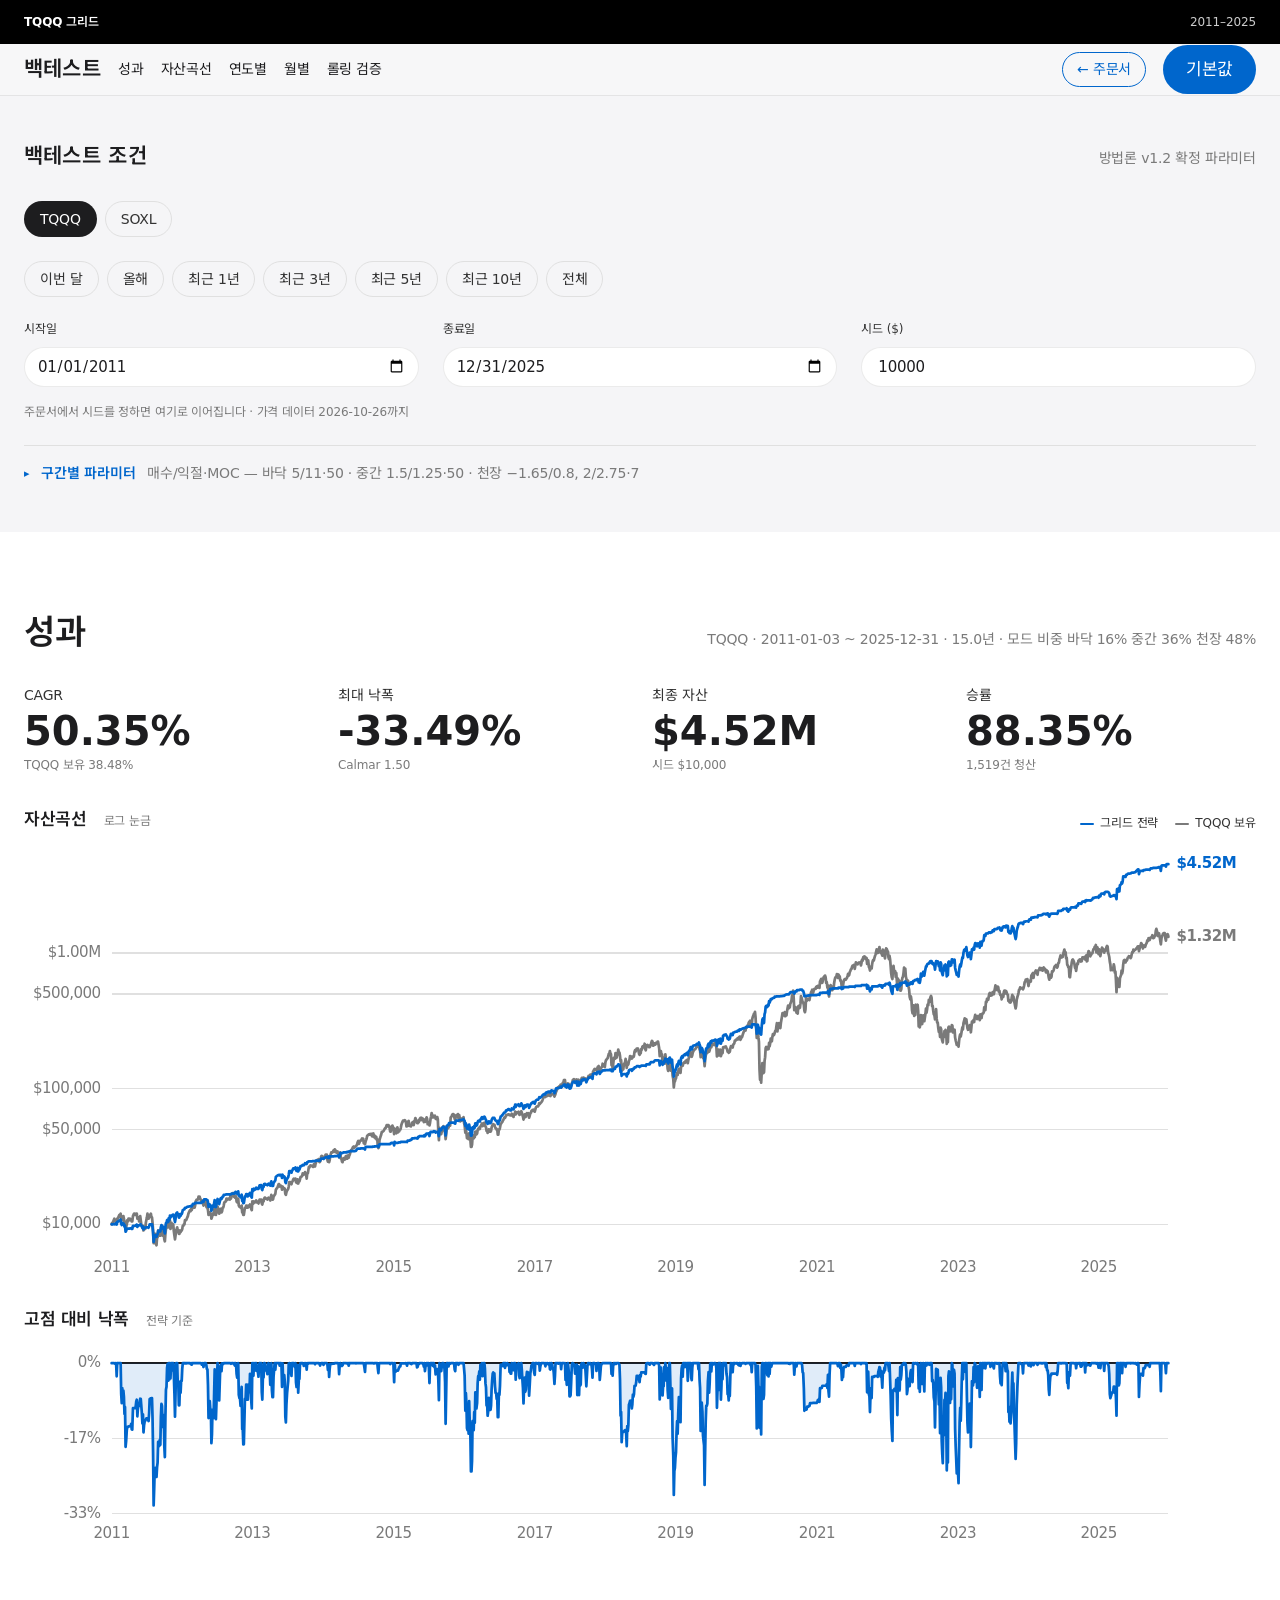
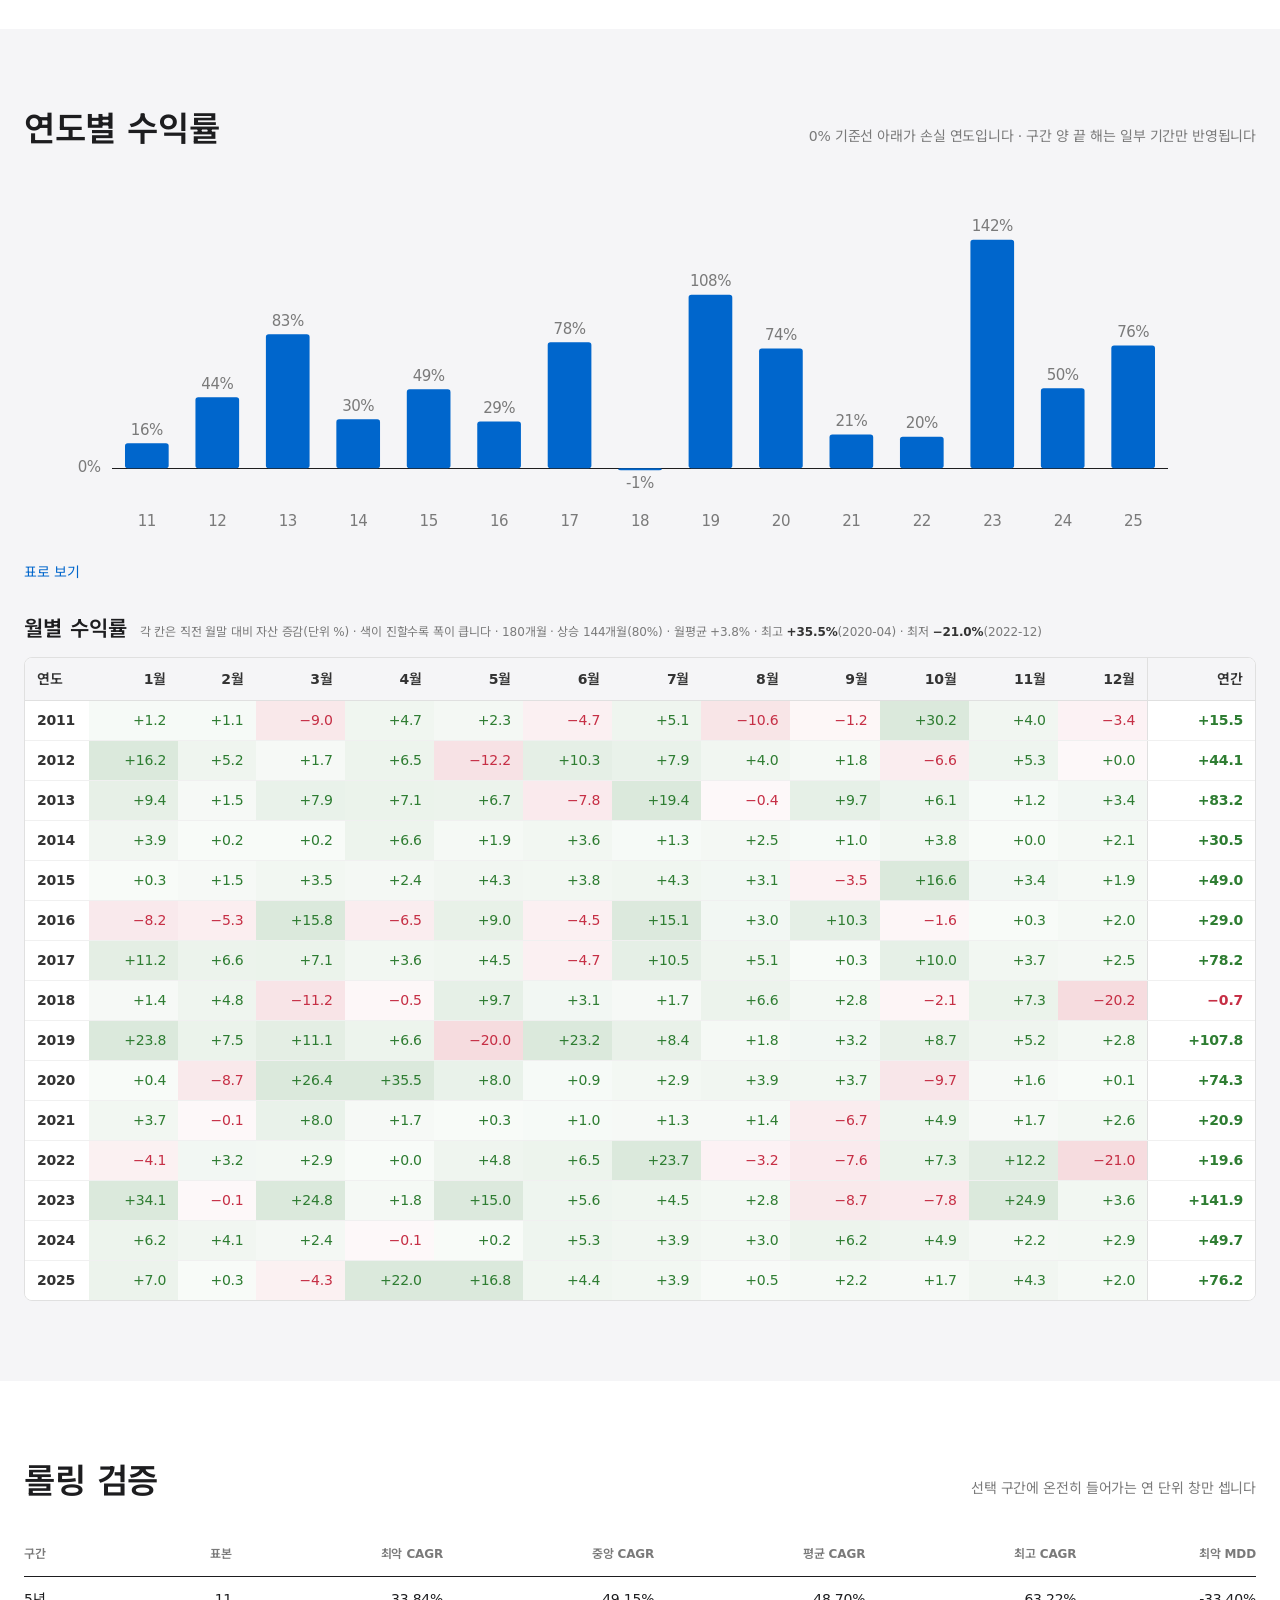
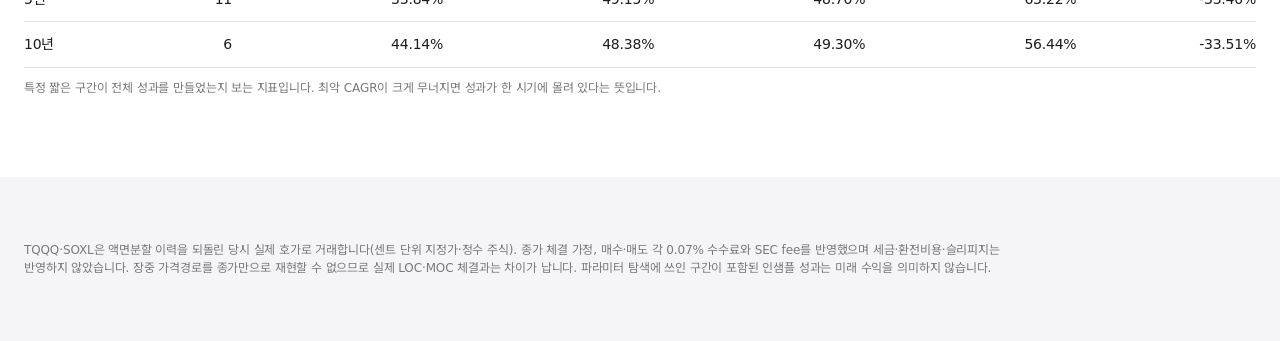
==== commit cf756cc8: "fix(backtest): 분할 이력으로 실제 호가 백테스트, 연도별 수익률·시드 연결 수정 - history.json 에 종목별 액면분할 이력(splits, Yahoo) 추가. " ====
--- a/backtest.html
+++ b/backtest.html
@@ -311,14 +311,14 @@
 <footer class="footer">
   <div class="inner">
     <p class="legal">
-      TQQQ·SOXL은 액면분할 조정 시계열을 씁니다. 종가 체결 가정, 매수·매도 각 0.07% 수수료와 SEC fee를 반영했으며
+      TQQQ·SOXL은 액면분할 이력을 되돌린 당시 실제 호가로 거래합니다(센트 단위 지정가·정수 주식). 종가 체결 가정, 매수·매도 각 0.07% 수수료와 SEC fee를 반영했으며
       세금·환전비용·슬리피지는 반영하지 않았습니다. 장중 가격경로를 종가만으로 재현할 수 없으므로 실제 LOC·MOC
       체결과는 차이가 납니다. 파라미터 탐색에 쓰인 구간이 포함된 인샘플 성과는 미래 수익을 의미하지 않습니다.
     </p>
   </div>
 </footer>
 
-<script src="assets/backtest.js?v=2"></script>
+<script src="assets/backtest.js?v=3"></script>
 <script>
 (function(){
 'use strict';
@@ -452,13 +452,22 @@
 /* ── 주문서와의 연결 ──────────────────────────────────────
    주문서(index.html)가 저장해 둔 시드를 그대로 물려받는다. 쿼리스트링이
    있으면 그쪽이 우선이며, 여기서 바꾼 값은 주문서로 되돌려 쓰지 않는다. */
+/* 주문서 저장본(v2)은 종목별 장부(books.<종목>.seed)에 시드를 둔다.
+   종목 구분이 없던 v1 저장본은 최상위 seed 를 TQQQ 시드로 읽는다. */
 function bookSeed(){
   try{
     var raw = localStorage.getItem('tqqq-grid-book');
-    if (raw){ var d = JSON.parse(raw); if (d && +d.seed > 0) return +d.seed; }
+    if (raw){
+      var d = JSON.parse(raw), b = d && d.books && d.books[ticker];
+      var s = b ? +b.seed : (ticker === 'tqqq' && d ? +d.seed : NaN);
+      if (s > 0) return s;
+    }
   }catch(e){}
   return null;
 }
+/* 액면분할 이력 — 시계열은 분할 조정값이라 이 이력으로 당시 실제 호가를 복원해
+   센트 단위 지정가·정수 주식을 실제 크기로 적용한다(history.json 의 splits). */
+function splitsOf(tk){ return (hist && hist.splits && hist.splits[tk]) || null; }
 function readQuery(){
   var out = {}, q = (location.search || '').replace(/^\?/, '');
   q.split('&').forEach(function(kv){
@@ -829,7 +838,7 @@
   if(v.start<floorStart()){ v.start=floorStart(); $('c-start').value=v.start; }
   if(v.end<v.start){ v.end=v.start; $('c-end').value=v.end; }
   var cfg={ start:v.start, end:v.end, seed:v.seed,
-            params:toParams(v), modes:cfgModes };
+            params:toParams(v), modes:cfgModes, splits:splitsOf(ticker) };
   var px={ dates:hist.dates, tqqq:hist[ticker], qqq:hist.qqq };
   var r=B.backtest(px,cfg);
   if(!r){ $('loading').textContent='선택한 구간에 데이터가 없습니다.'; return; }
@@ -868,7 +877,7 @@
   var y1=+v.end.slice(0,4)-(v.end.slice(5)==='12-31'?0:1);
   [5,10].forEach(function(win){
     var rr=(y1>=y0) ? B.rolling(px,win,{ seed:v.seed, params:cfg.params, modes:cfgModes,
-      start:y0+'-01-01', end:y1+'-12-31' }) : [];
+      splits:cfg.splits, start:y0+'-01-01', end:y1+'-12-31' }) : [];
     rr=rr.filter(function(x){ return x.start>=y0 && x.start+win-1<=y1; });
     if(!rr.length){ tb.insertAdjacentHTML('beforeend',
       '<tr><td data-l="구간">'+win+'년</td><td class="n" data-l="표본">0</td>'+
@@ -934,8 +943,9 @@
     ['c-start','c-end'].forEach(function(id){ $(id).max=DATA_END; });
 
     // 종목 → 주문서 시드 → 쿼리스트링 순으로 물려받는다
-    var book=bookSeed(), q=readQuery();
+    var q=readQuery();
     if(q.t&&TUNED[q.t]){ ticker=q.t; DEF=defaultsFor(ticker); writeForm(DEF); markTicker(); }
+    var book=bookSeed();                     // 종목이 정해진 뒤에 그 종목 장부의 시드를 읽는다
     ['c-start','c-end'].forEach(function(id){ $(id).min=floorStart(); });
     if(book!=null) $('c-seed').value=book;
     if(+q.seed>0) $('c-seed').value=+q.seed;
